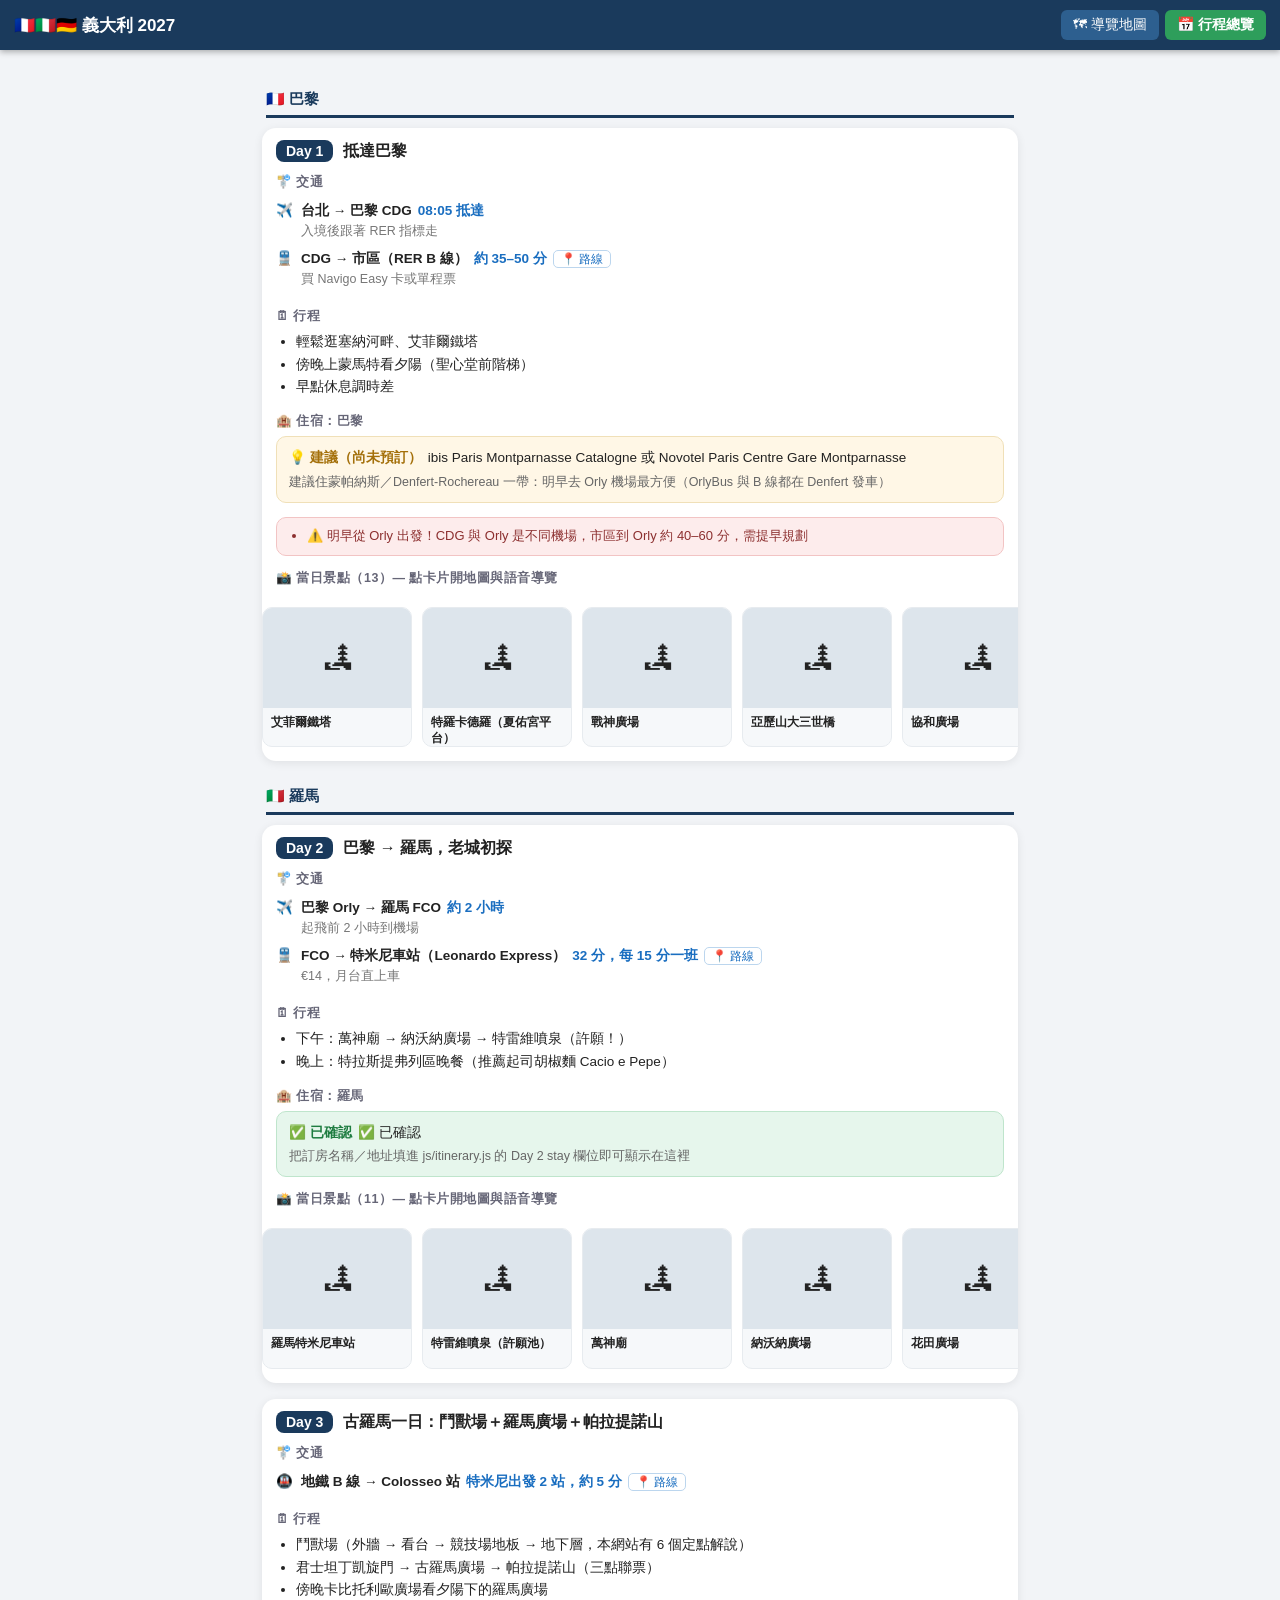
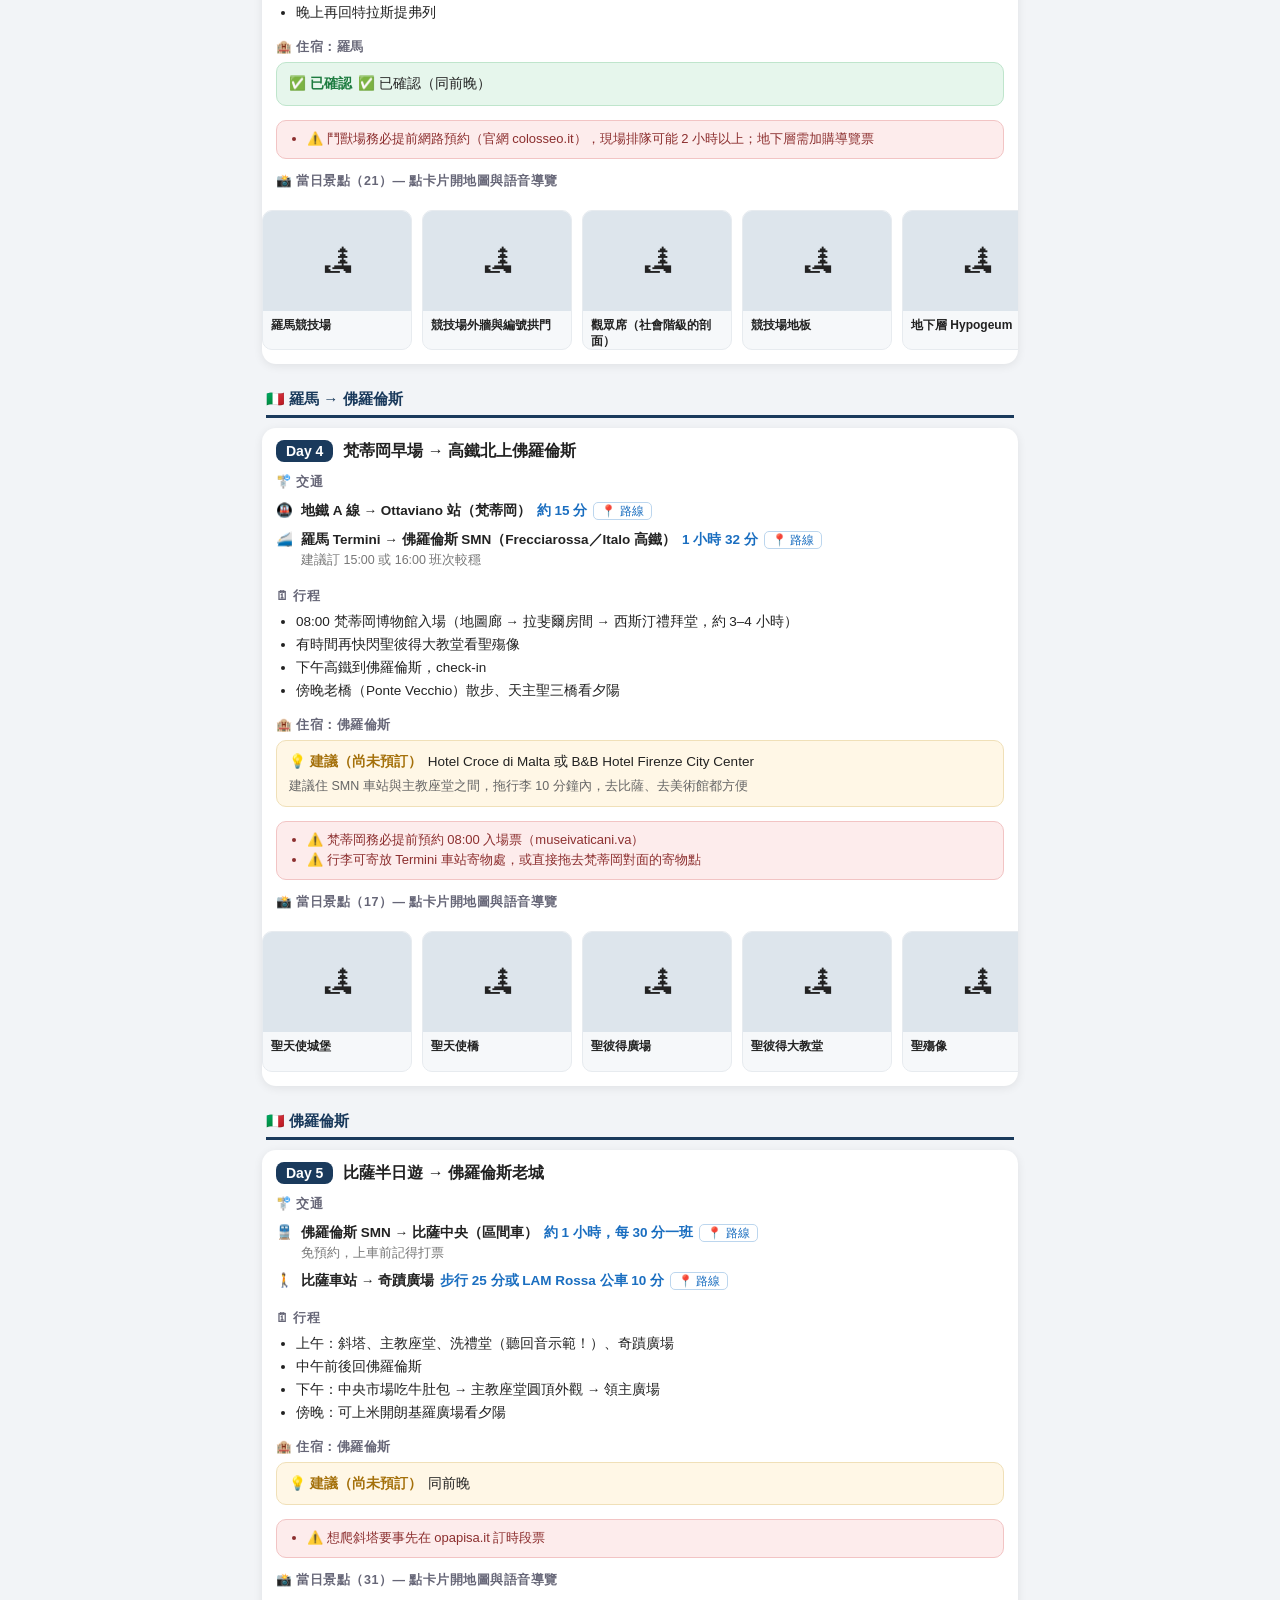
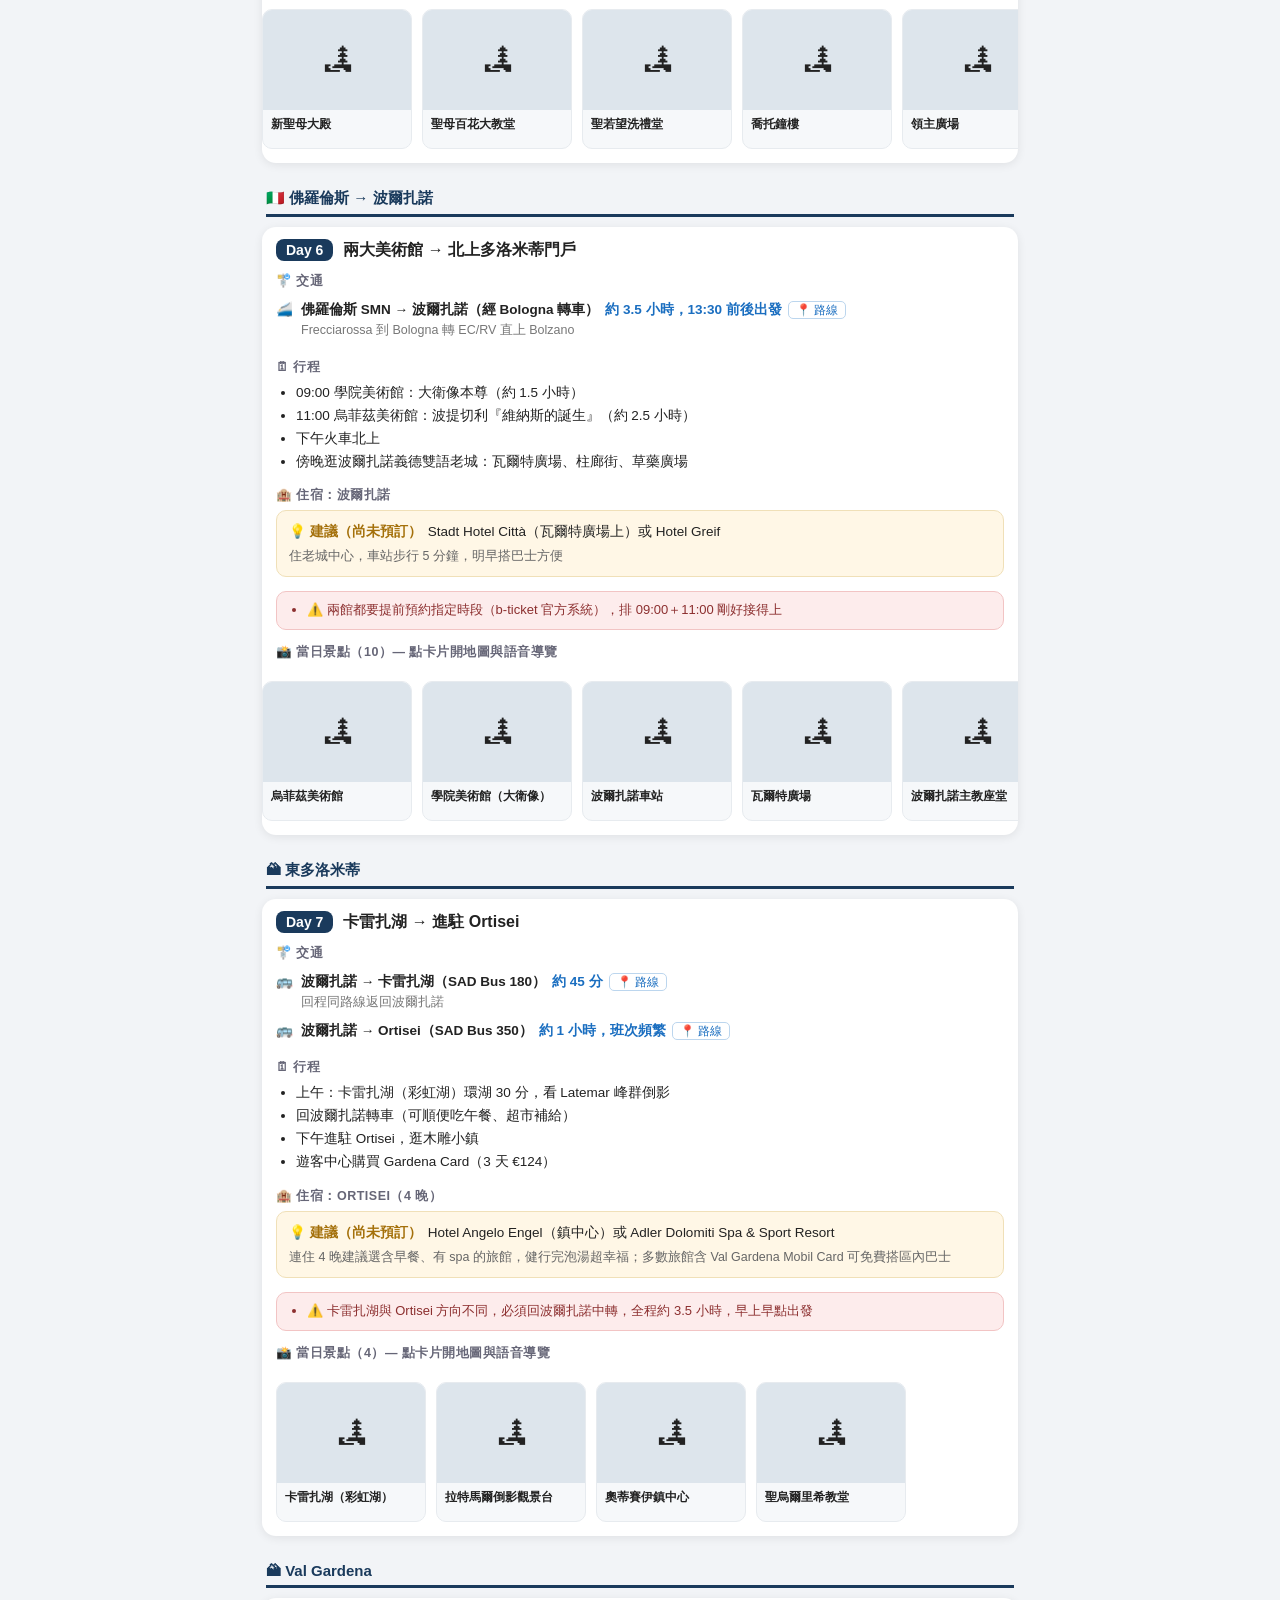
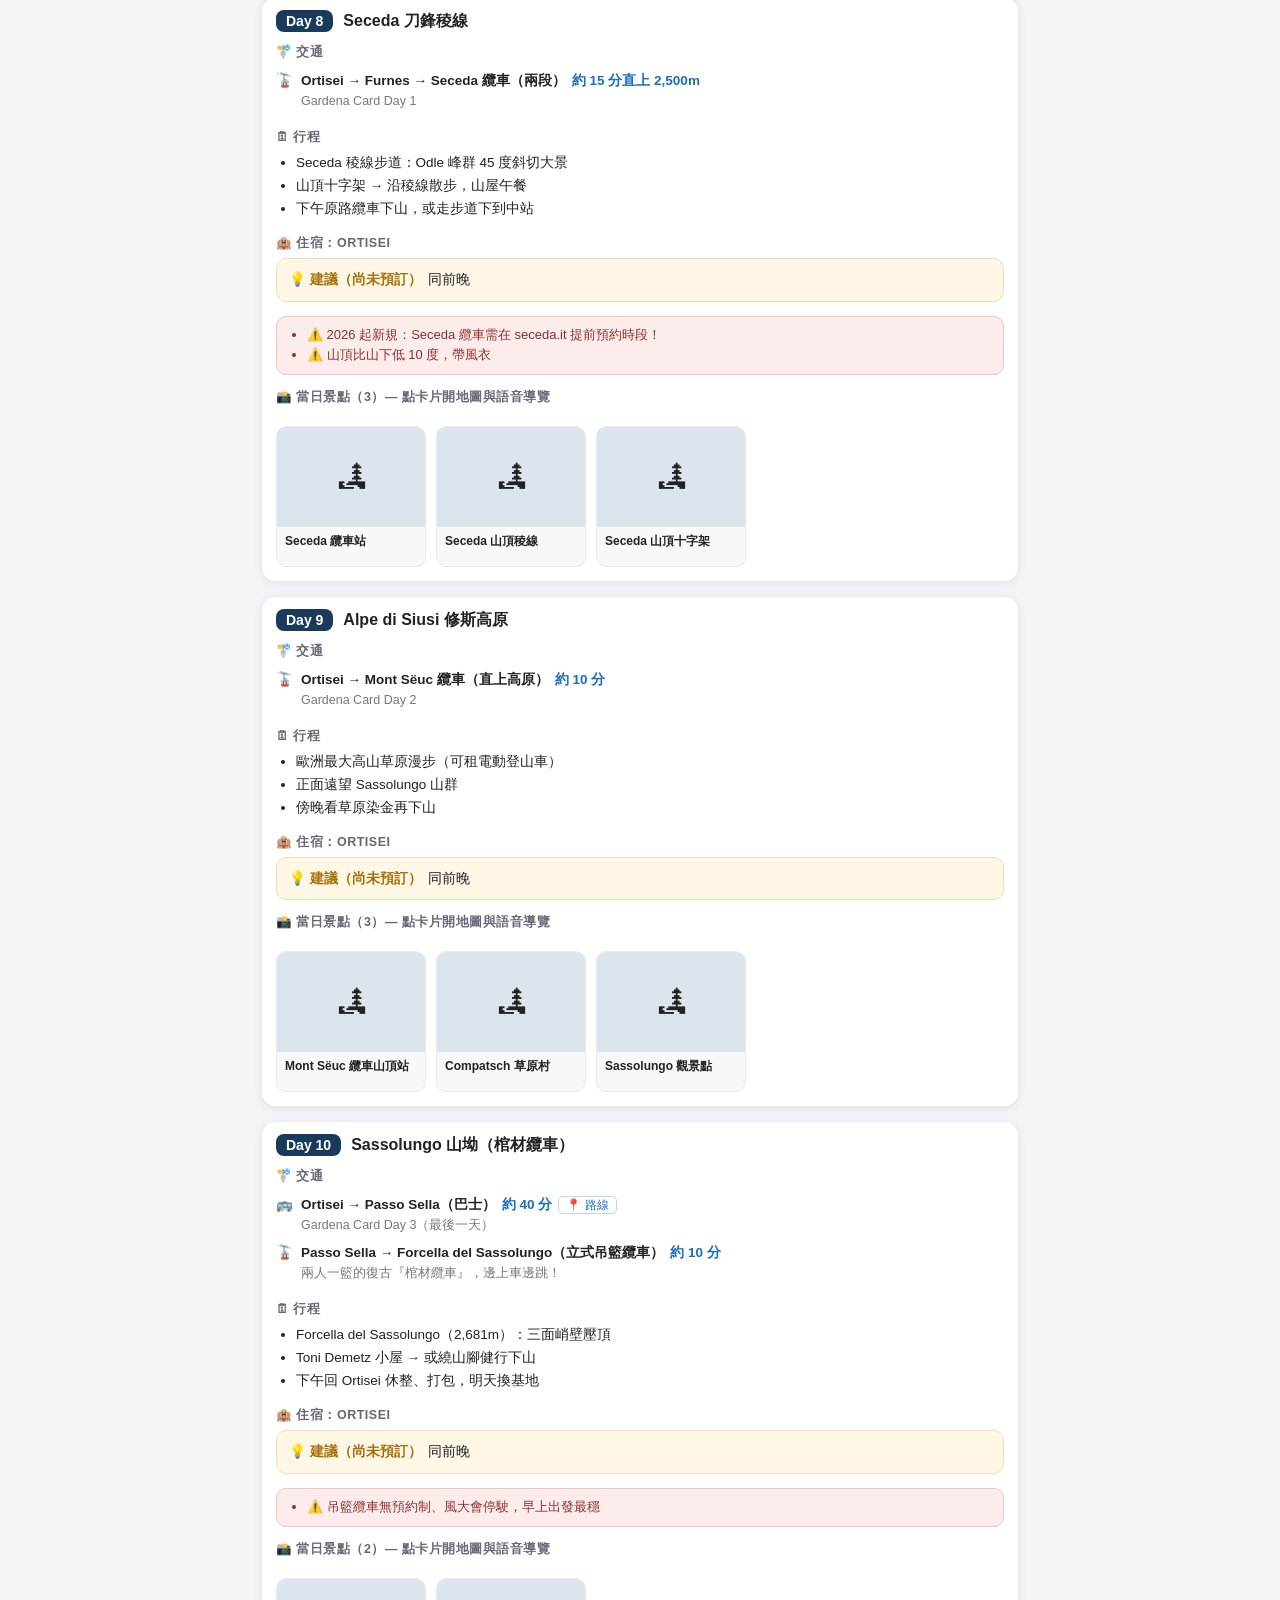
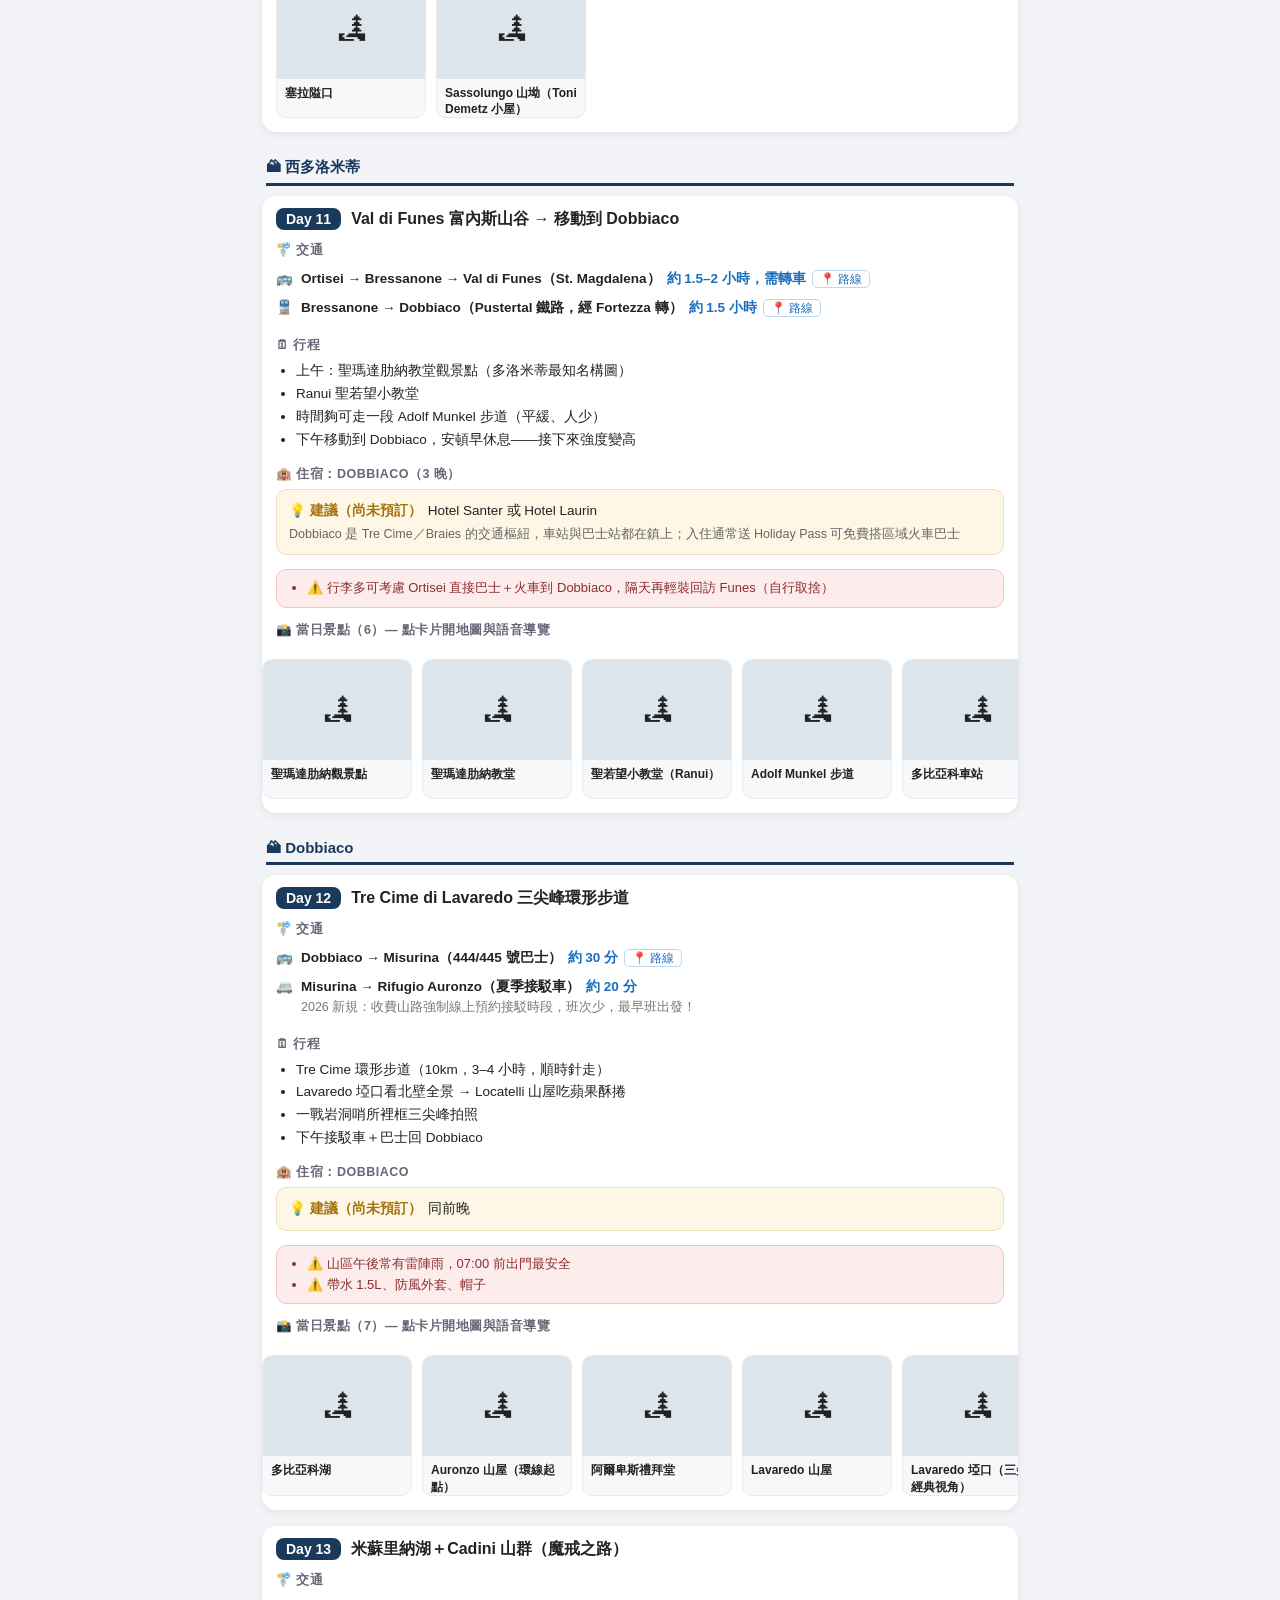
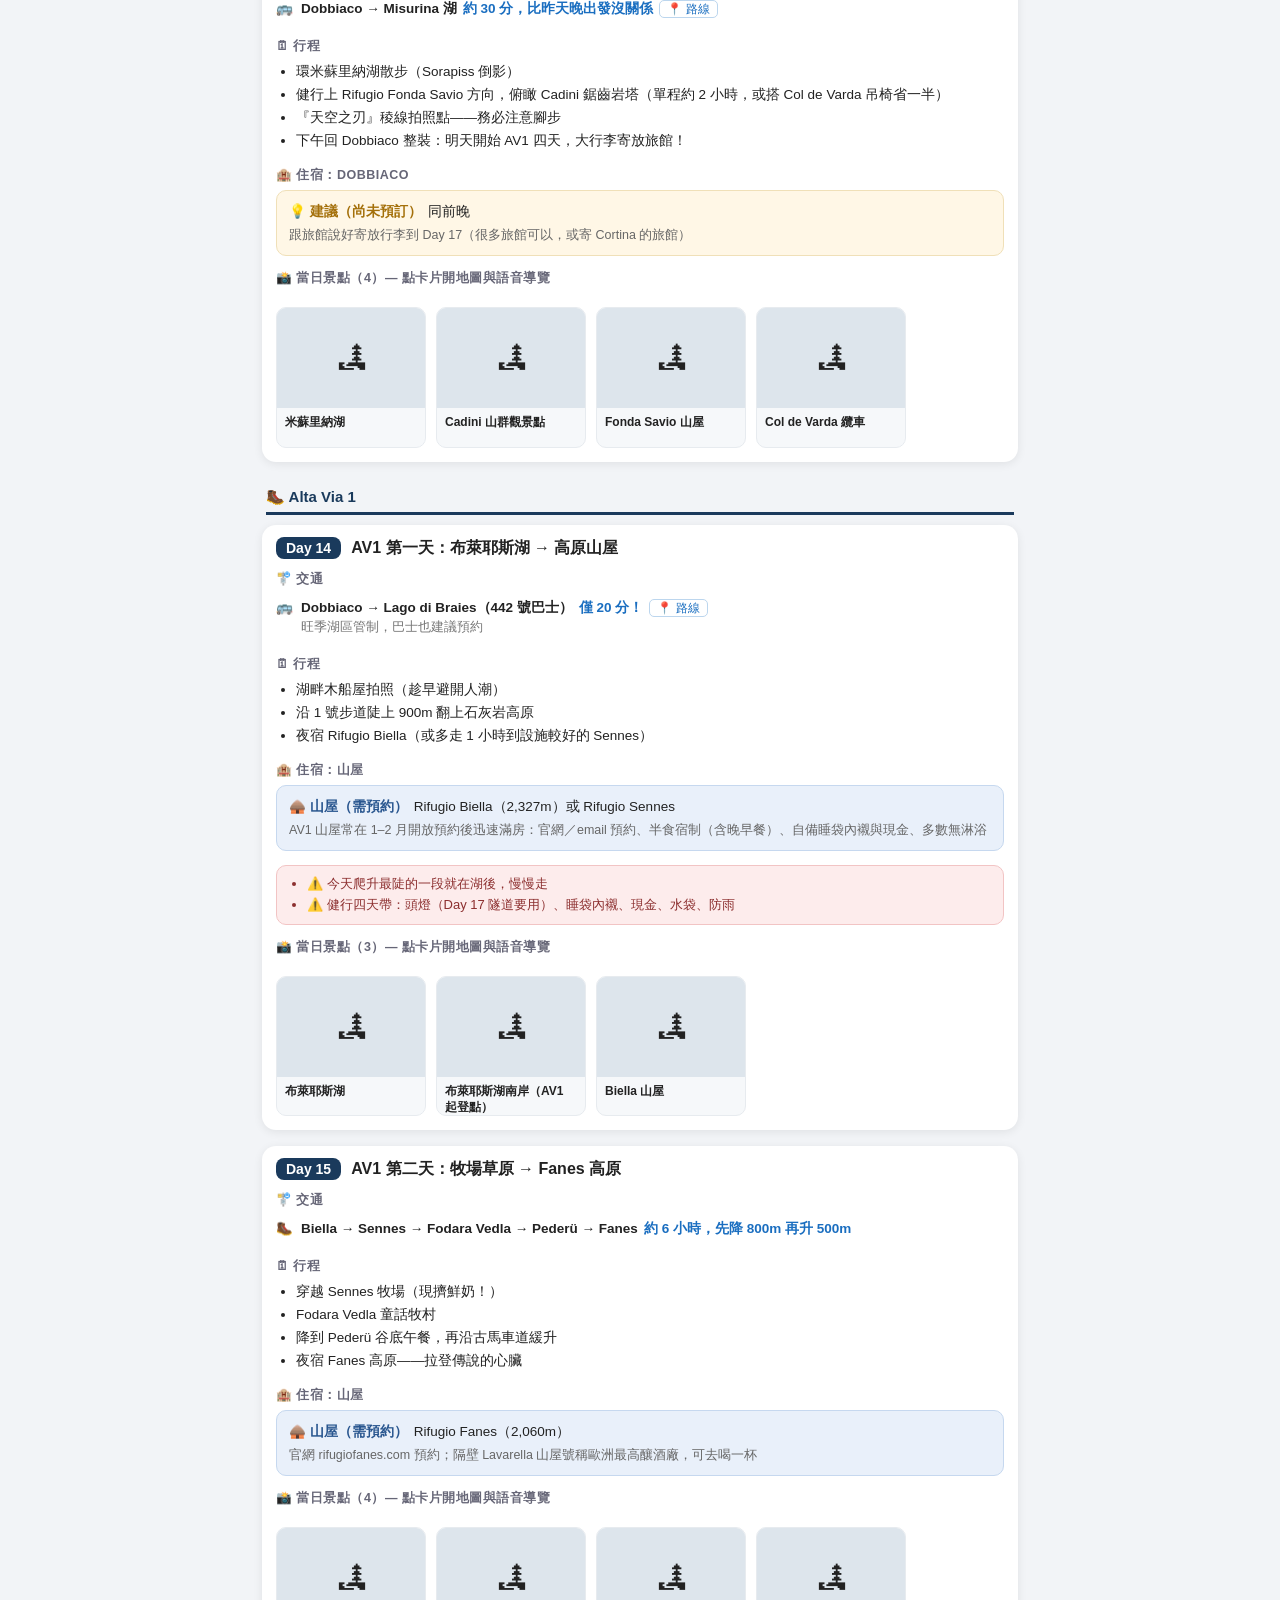
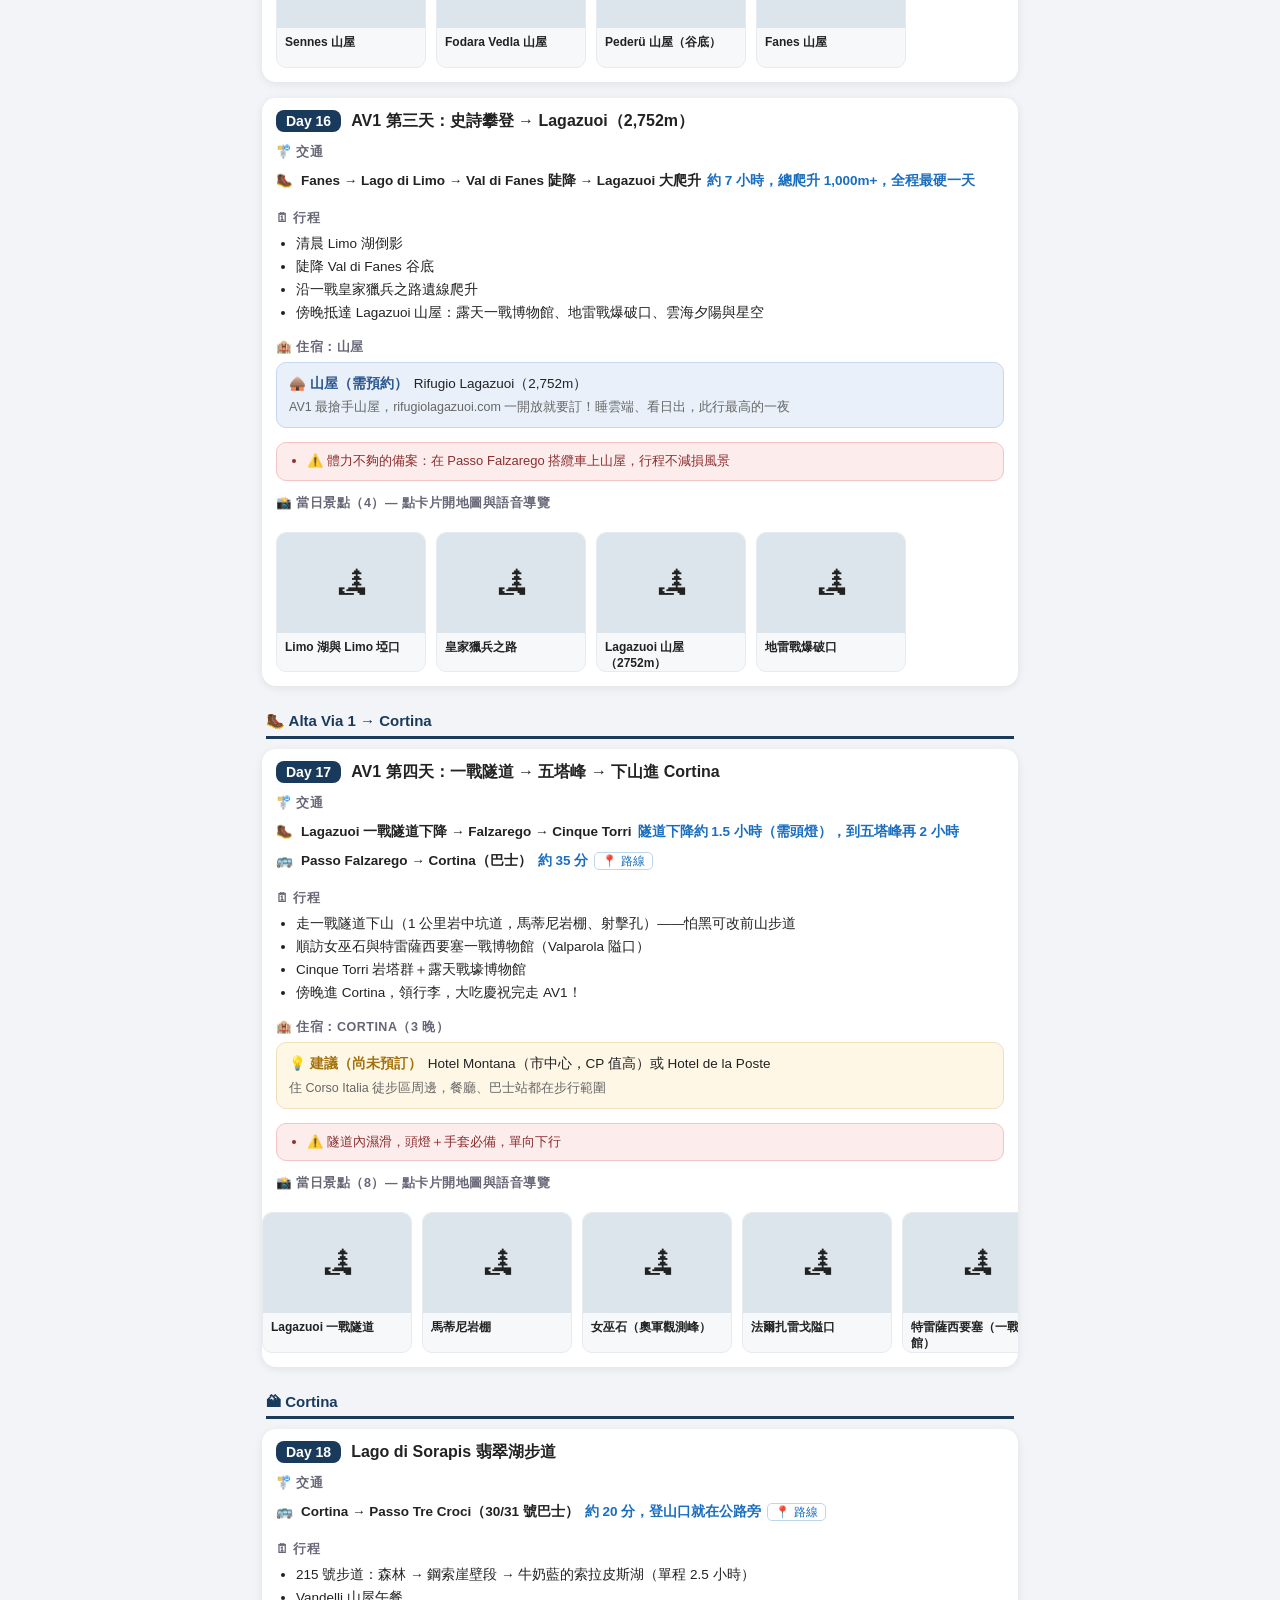
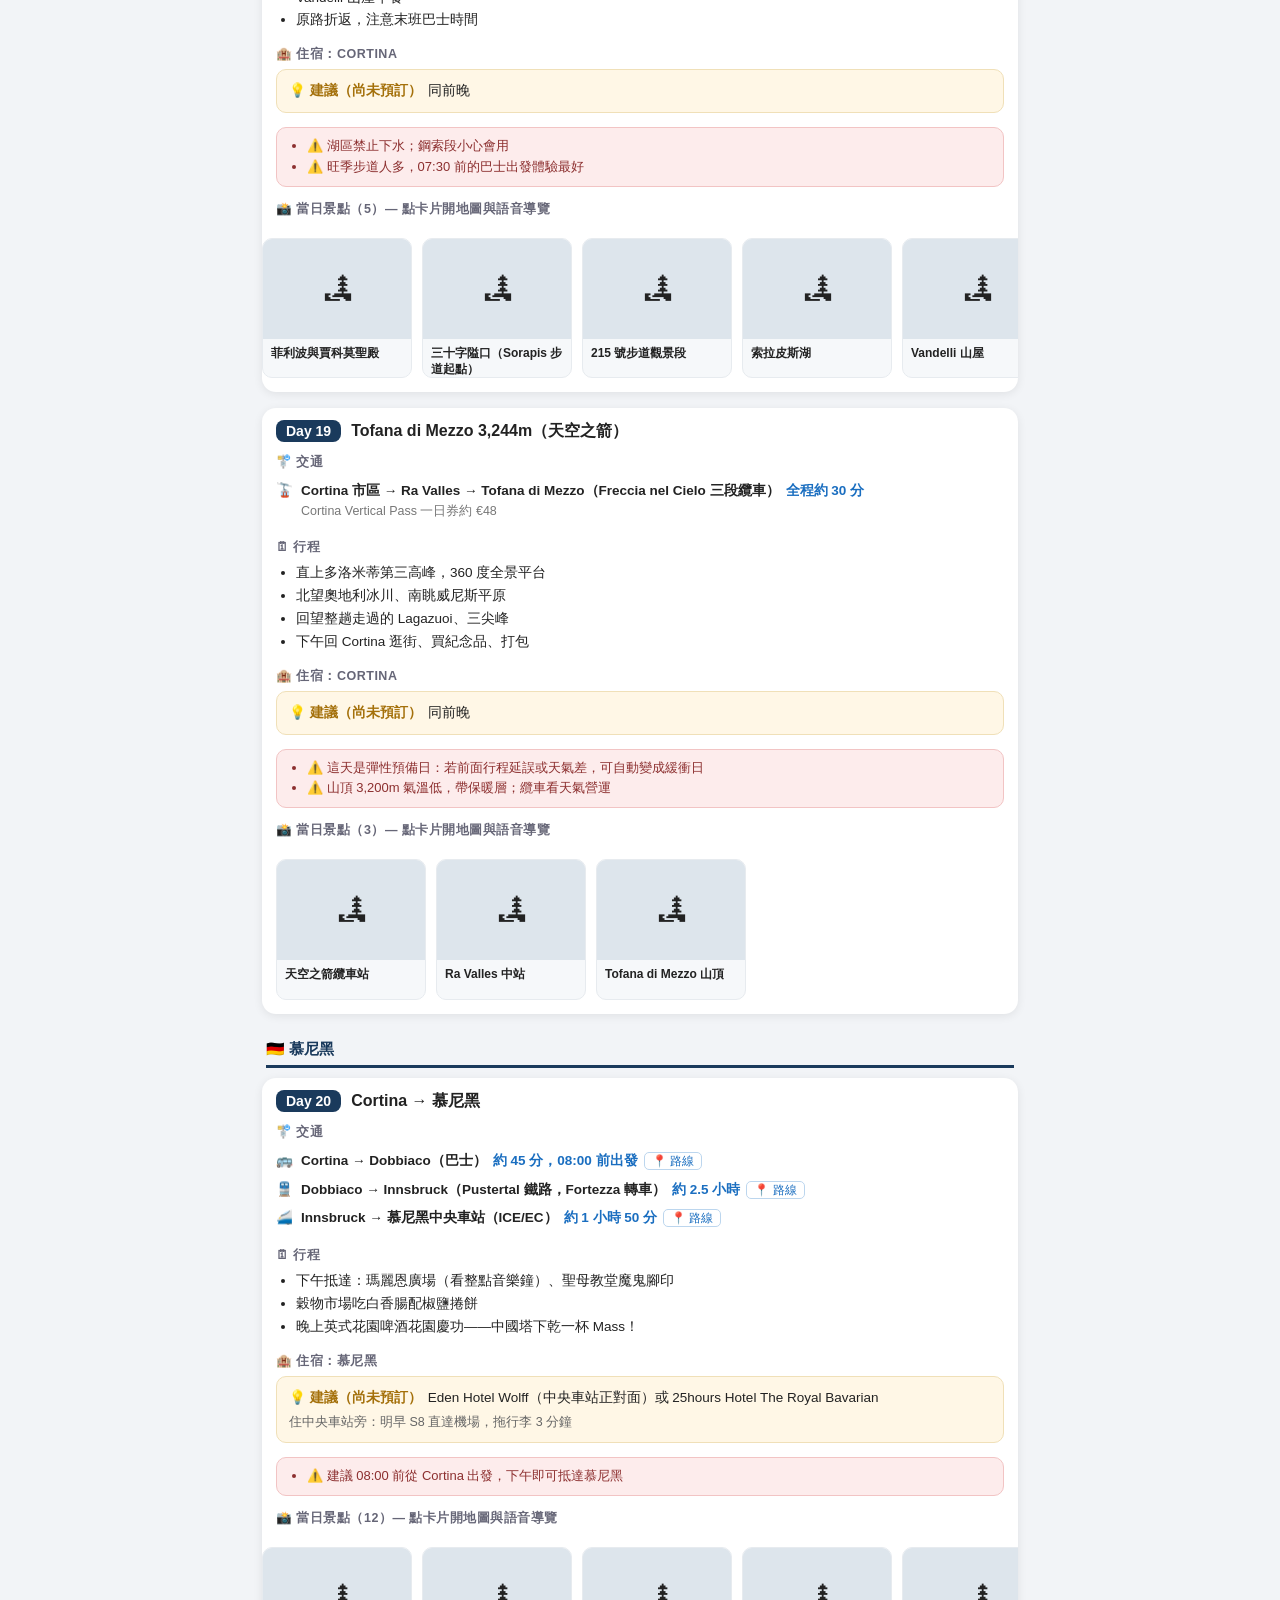
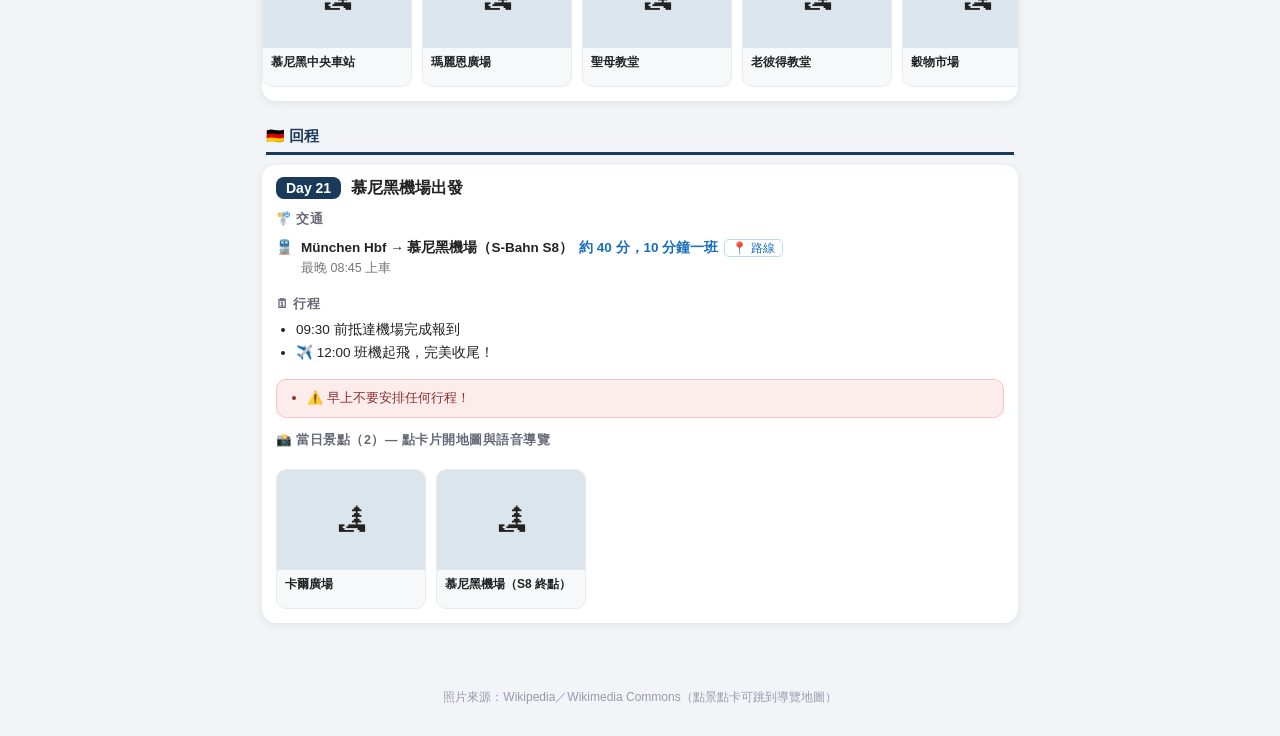
==== itinerary.html @ d815e6ce "Add itinerary tab with transport, lodging and POI photos - New itinerary.html: 21 day cards grouped " ====
<!DOCTYPE html>
<html lang="zh-Hant-TW">
<head>
<meta charset="UTF-8">
<meta name="viewport" content="width=device-width, initial-scale=1.0">
<meta name="theme-color" content="#1a3a5c">
<title>行程總覽 | Italy 2027 Audio Tour</title>
<link rel="stylesheet" href="css/itinerary.css">
</head>
<body>

<header id="topbar">
  <h1>🇫🇷🇮🇹🇩🇪 義大利 2027</h1>
  <nav>
    <a href="index.html">🗺 導覽地圖</a>
    <a href="itinerary.html" class="active">📅 行程總覽</a>
  </nav>
</header>

<main id="days"></main>

<footer id="pagefoot">
  照片來源：Wikipedia／Wikimedia Commons（點景點卡可跳到導覽地圖）
</footer>

<script src="js/pois.js"></script>
<script src="js/itinerary.js"></script>
<script src="js/photos.js"></script>
<script src="js/itinerary-app.js"></script>
</body>
</html>
---- css/itinerary.css ----
* { box-sizing: border-box; margin: 0; padding: 0; }

body {
  font-family: -apple-system, "PingFang TC", "Microsoft JhengHei", "Noto Sans TC", sans-serif;
  background: #f2f4f7;
  color: #222;
}

/* ---------- header ---------- */
#topbar {
  background: #1a3a5c; color: #fff;
  padding: 10px 14px;
  display: flex; justify-content: space-between; align-items: center; flex-wrap: wrap; gap: 8px;
  position: sticky; top: 0; z-index: 100;
  box-shadow: 0 2px 6px rgba(0,0,0,.3);
}
#topbar h1 { font-size: 17px; }
#topbar nav { display: flex; gap: 6px; }
#topbar nav a {
  color: #fff; text-decoration: none; font-size: 14px;
  padding: 6px 12px; border-radius: 6px; background: #2d5f8f;
}
#topbar nav a.active { background: #2e9e5b; font-weight: 700; }

/* ---------- day cards ---------- */
#days { max-width: 780px; margin: 0 auto; padding: 14px 12px 40px; }

.phase-header {
  font-size: 15px; font-weight: 800; color: #1a3a5c;
  margin: 26px 4px 10px; padding-bottom: 6px;
  border-bottom: 3px solid #1a3a5c;
}

.day-card {
  background: #fff; border-radius: 14px;
  box-shadow: 0 2px 10px rgba(0,0,0,.08);
  margin-bottom: 16px; overflow: hidden;
}

.day-head {
  display: flex; align-items: baseline; gap: 10px;
  padding: 12px 14px 8px;
}
.day-num {
  background: #1a3a5c; color: #fff; font-weight: 800;
  border-radius: 8px; padding: 3px 10px; font-size: 14px; white-space: nowrap;
}
.day-title { font-size: 16px; font-weight: 700; }

.day-section { padding: 4px 14px 10px; }
.day-section h4 {
  font-size: 12.5px; color: #667; margin-bottom: 6px;
  text-transform: uppercase; letter-spacing: .04em;
}

/* transport */
.leg {
  display: flex; gap: 8px; align-items: flex-start;
  font-size: 13.5px; line-height: 1.55; padding: 4px 0;
}
.leg .icon { flex: 0 0 auto; }
.leg .body { flex: 1; }
.leg .route { font-weight: 600; }
.leg .time { color: #1a6ec0; font-weight: 600; white-space: nowrap; margin-left: 6px; }
.leg .note { color: #777; font-size: 12.5px; }
.leg a.gmap {
  font-size: 12px; color: #1a6ec0; text-decoration: none;
  border: 1px solid #bcd6ee; border-radius: 5px; padding: 1px 7px; margin-left: 6px; white-space: nowrap;
}

/* plan bullets */
.plan li { font-size: 13.5px; line-height: 1.7; margin-left: 20px; }

/* stay */
.stay {
  border-radius: 10px; padding: 10px 12px; font-size: 13.5px; line-height: 1.6;
}
.stay.confirmed { background: #e6f6ec; border: 1px solid #bfe5cc; }
.stay.suggested { background: #fff7e6; border: 1px solid #f0e0b8; }
.stay.hut { background: #e9f0fa; border: 1px solid #c6d8ef; }
.stay .tag { font-weight: 800; margin-right: 6px; }
.stay.confirmed .tag { color: #1e7c40; }
.stay.suggested .tag { color: #a4700a; }
.stay.hut .tag { color: #29568f; }
.stay .note { color: #666; font-size: 12.5px; display: block; margin-top: 3px; }

/* warnings */
.warn-box {
  background: #fdecec; border: 1px solid #f2c4c4; border-radius: 10px;
  padding: 8px 12px; font-size: 13px; line-height: 1.6; color: #8c2f2f;
}
.warn-box li { margin-left: 18px; }

/* photo strip */
.photos {
  display: flex; gap: 10px; overflow-x: auto;
  padding: 4px 14px 14px; scroll-snap-type: x proximity;
}
.photo-card {
  flex: 0 0 150px; scroll-snap-align: start;
  text-decoration: none; color: inherit;
  background: #f6f8fa; border-radius: 10px; overflow: hidden;
  border: 1px solid #e7ebef;
}
.photo-card .ph {
  width: 150px; height: 100px; background: #dde5ec;
  display: flex; align-items: center; justify-content: center;
  font-size: 30px; overflow: hidden;
}
.photo-card .ph img { width: 100%; height: 100%; object-fit: cover; display: block; }
.photo-card .cap {
  font-size: 12px; font-weight: 600; line-height: 1.35;
  padding: 6px 8px; height: 3.2em; overflow: hidden;
}

#pagefoot {
  text-align: center; color: #99a; font-size: 12px; padding: 10px 0 30px;
}

@media (prefers-color-scheme: dark) {
  body { background: #14181d; color: #e6e6e6; }
  .day-card { background: #1e242b; box-shadow: 0 2px 10px rgba(0,0,0,.4); }
  .day-section h4 { color: #9ab; }
  .photo-card { background: #232a32; border-color: #2e3740; }
  .photo-card .ph { background: #2b333c; }
  .stay.confirmed { background: #12301d; border-color: #1e5233; }
  .stay.suggested { background: #33290f; border-color: #5c4a1a; }
  .stay.hut { background: #16243a; border-color: #29456e; }
  .stay .note { color: #aab; }
  .warn-box { background: #3a1a1a; border-color: #5e2b2b; color: #f0b9b9; }
  .leg .note { color: #99a; }
}
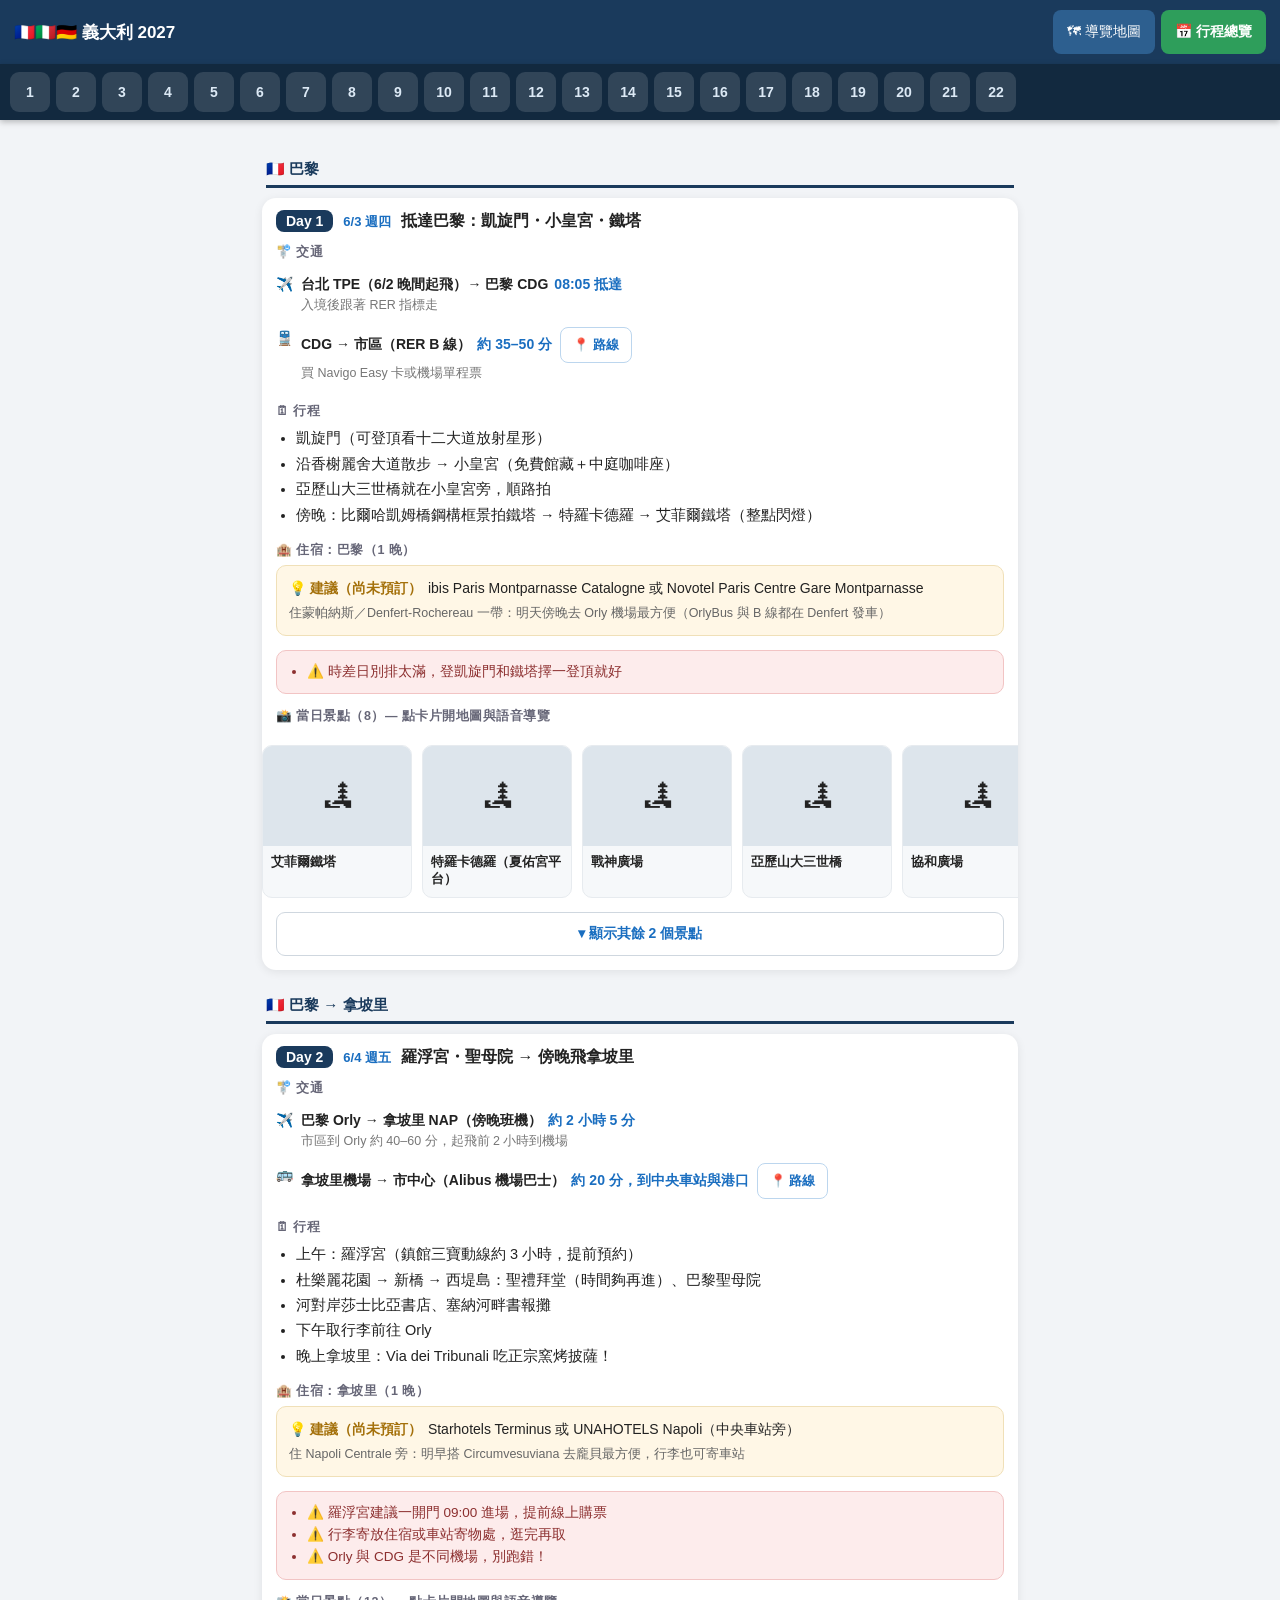
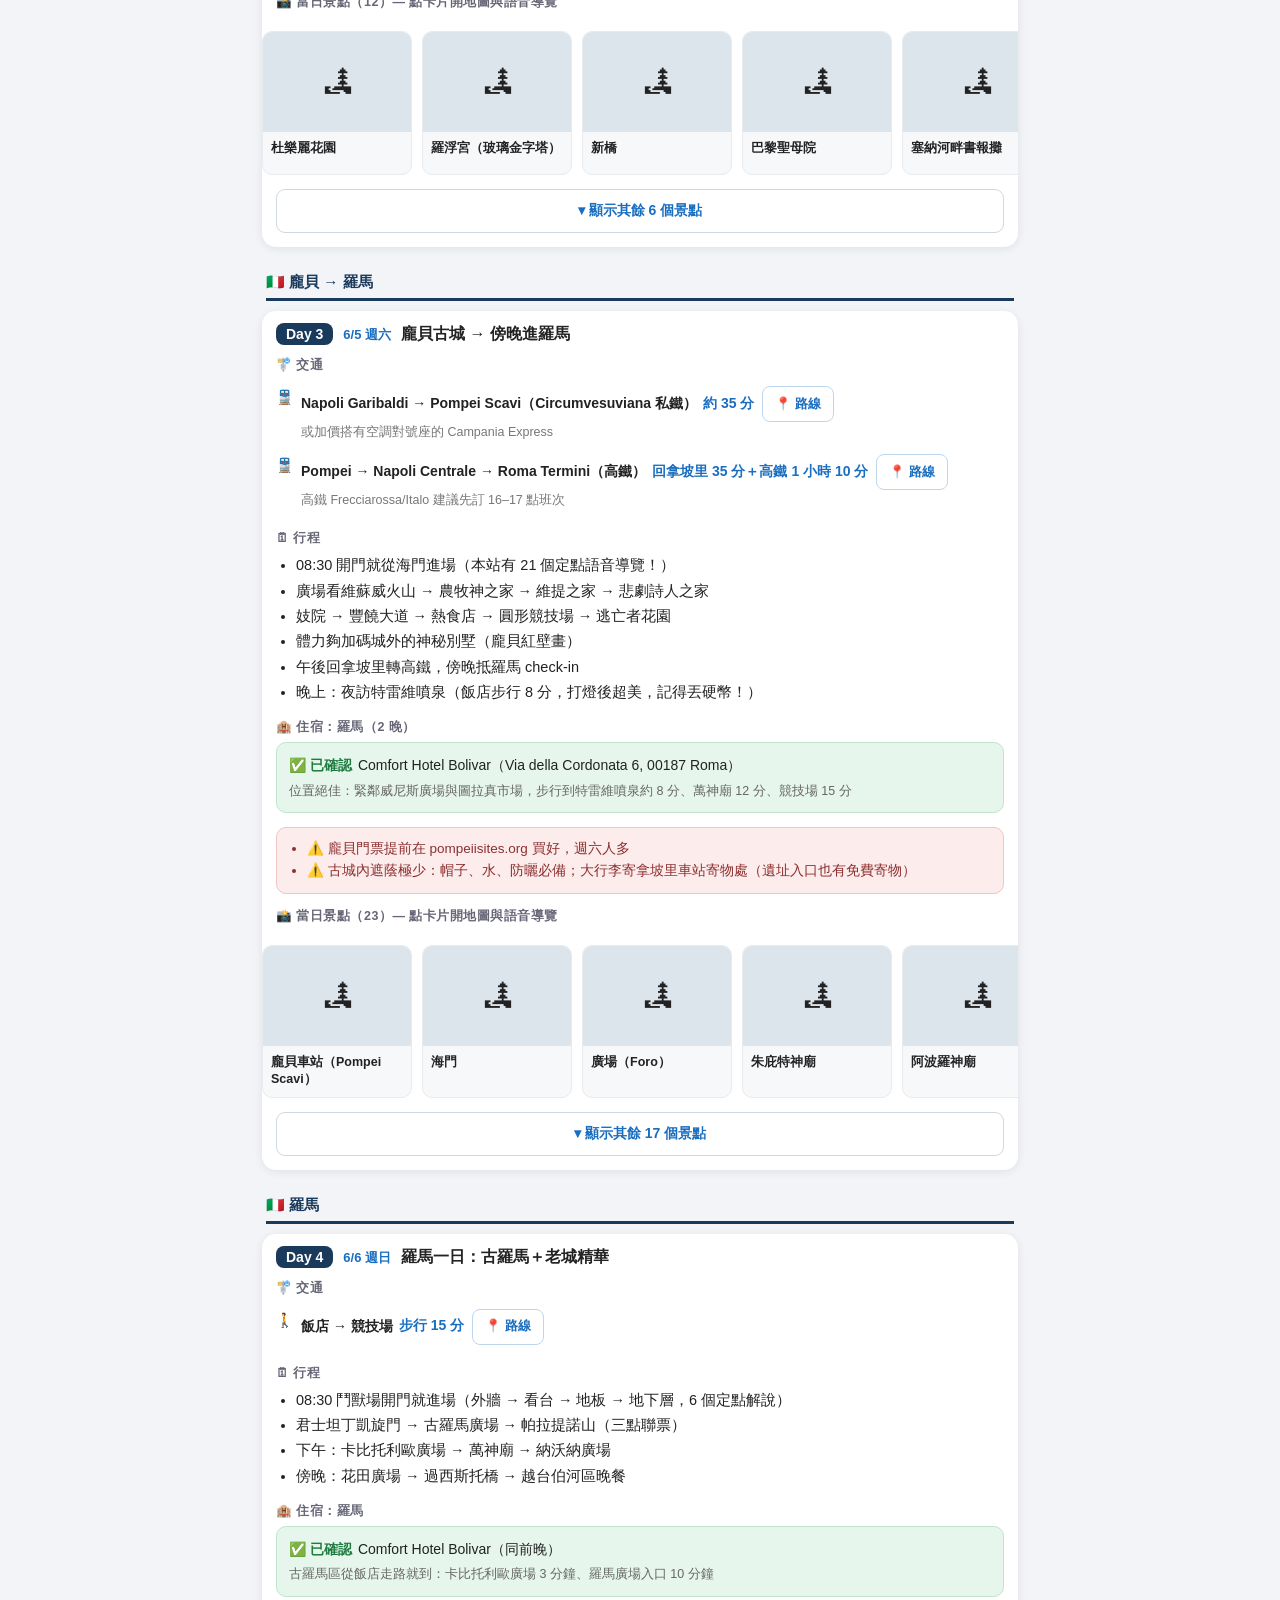
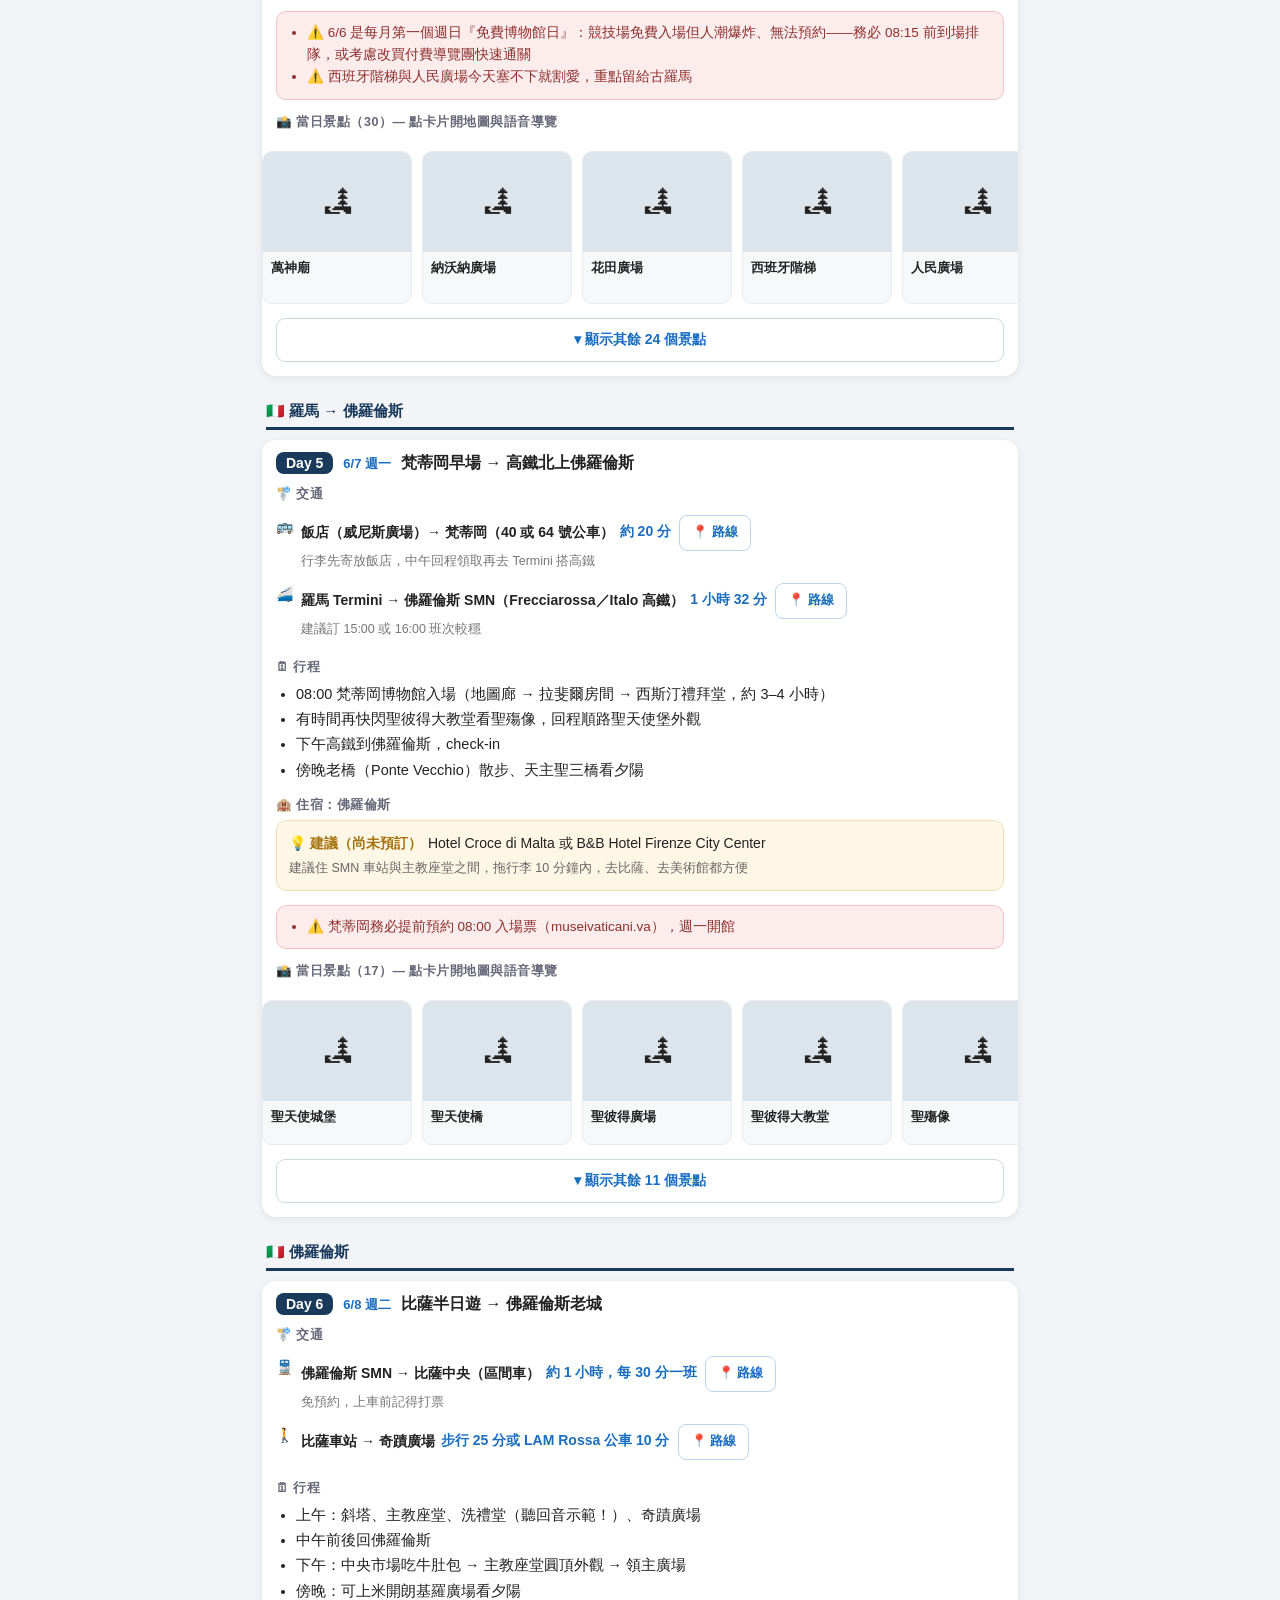
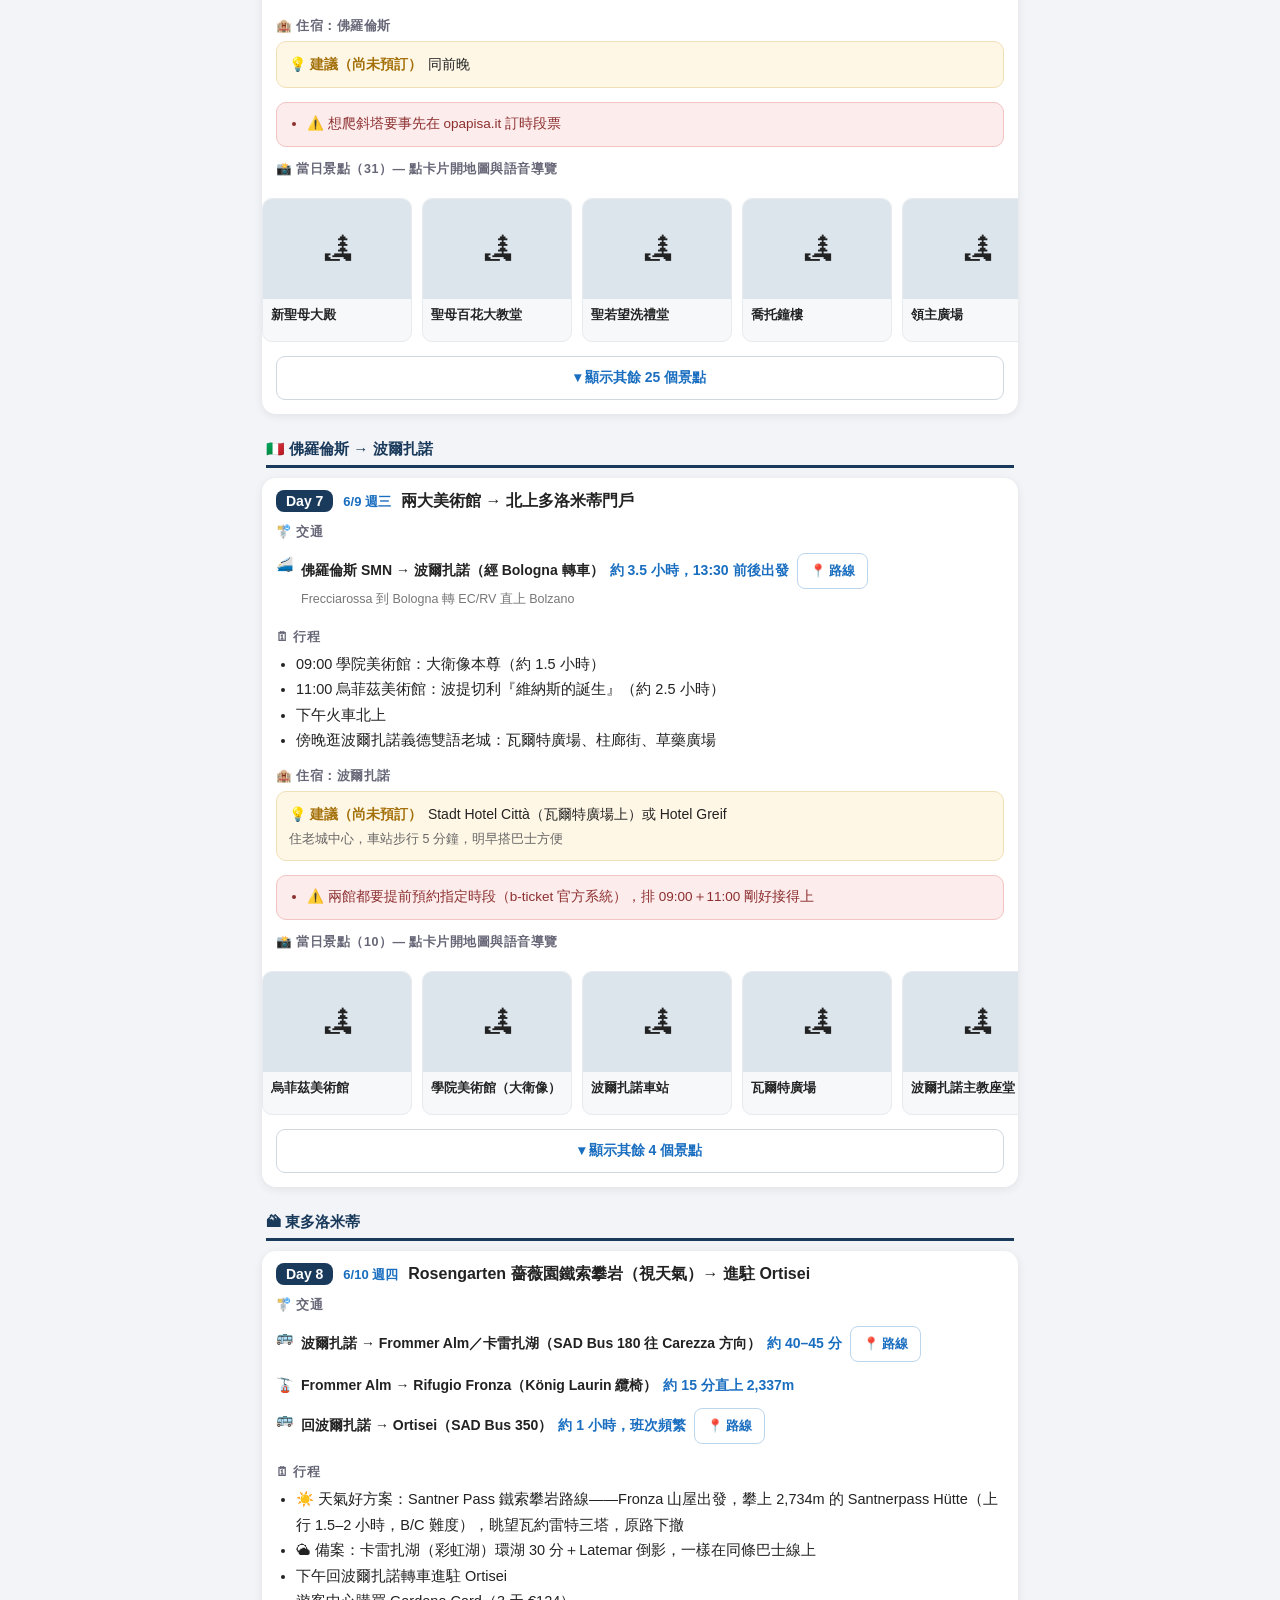
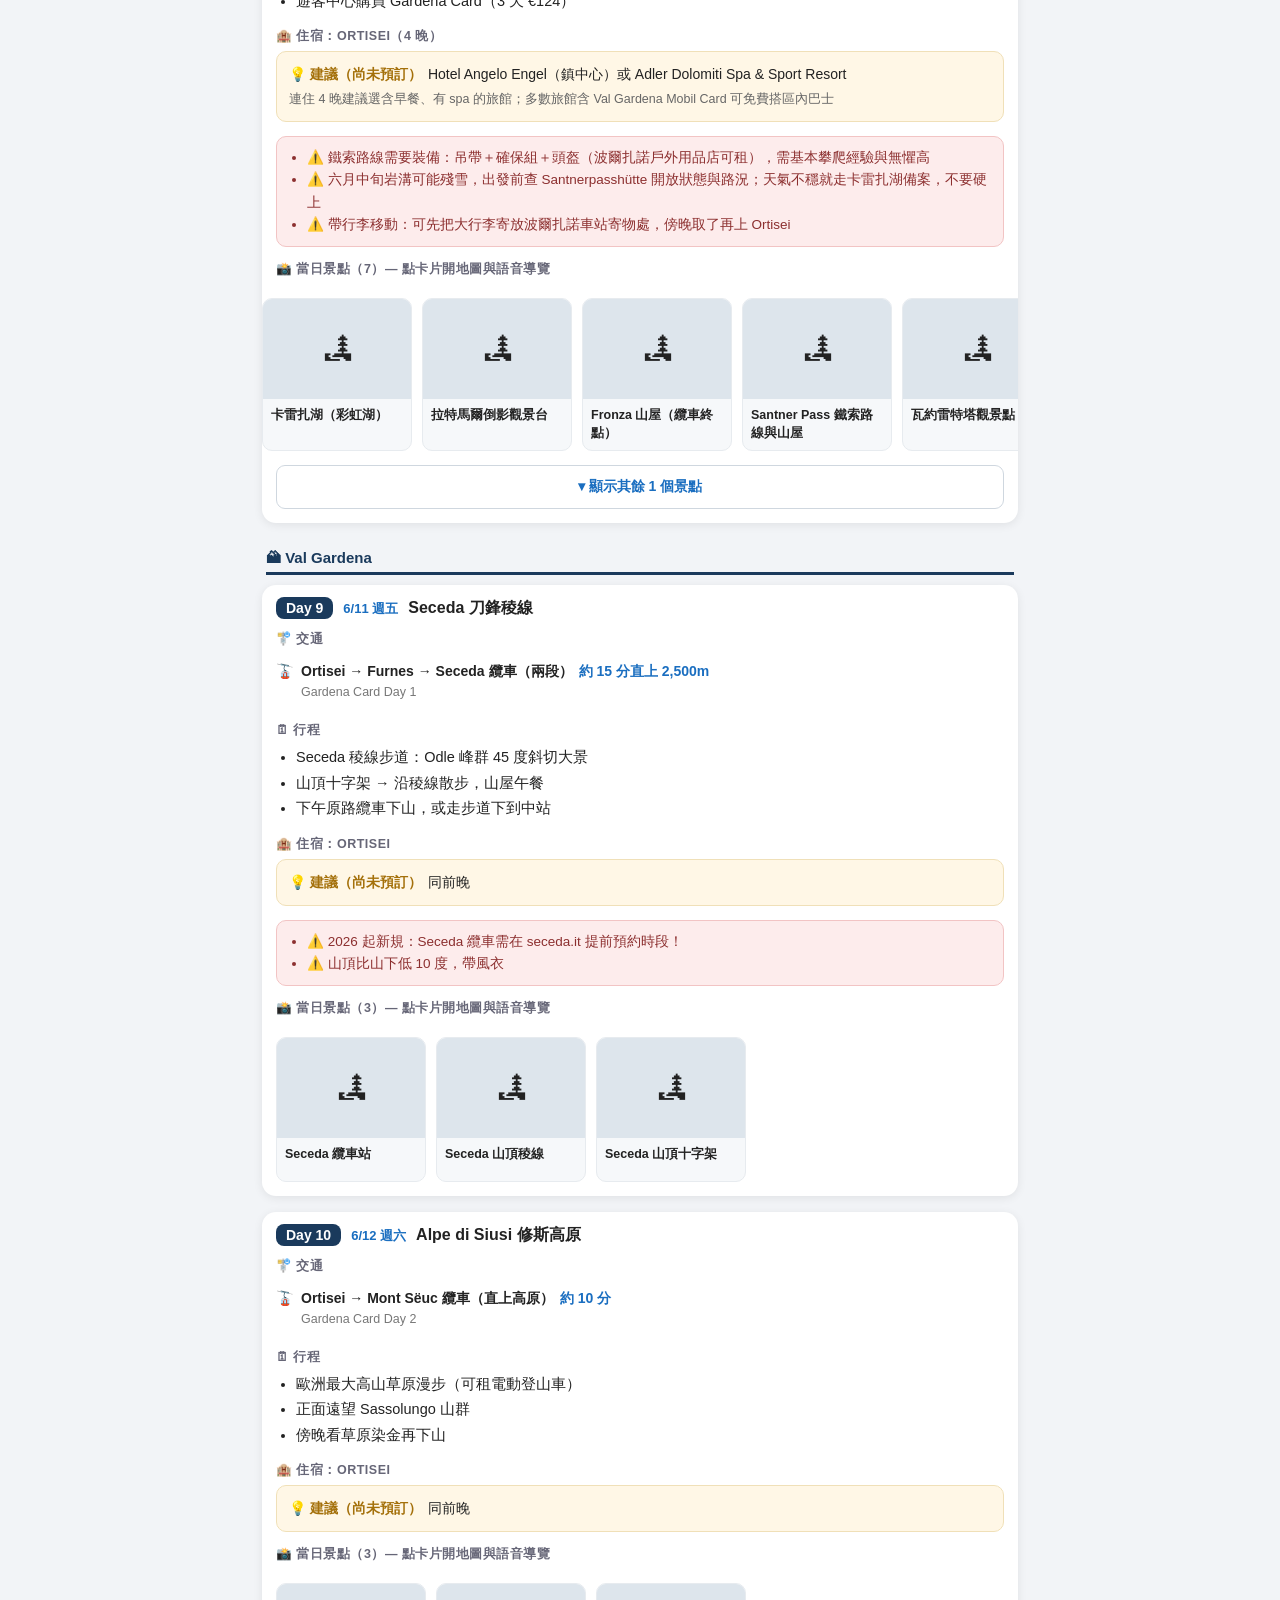
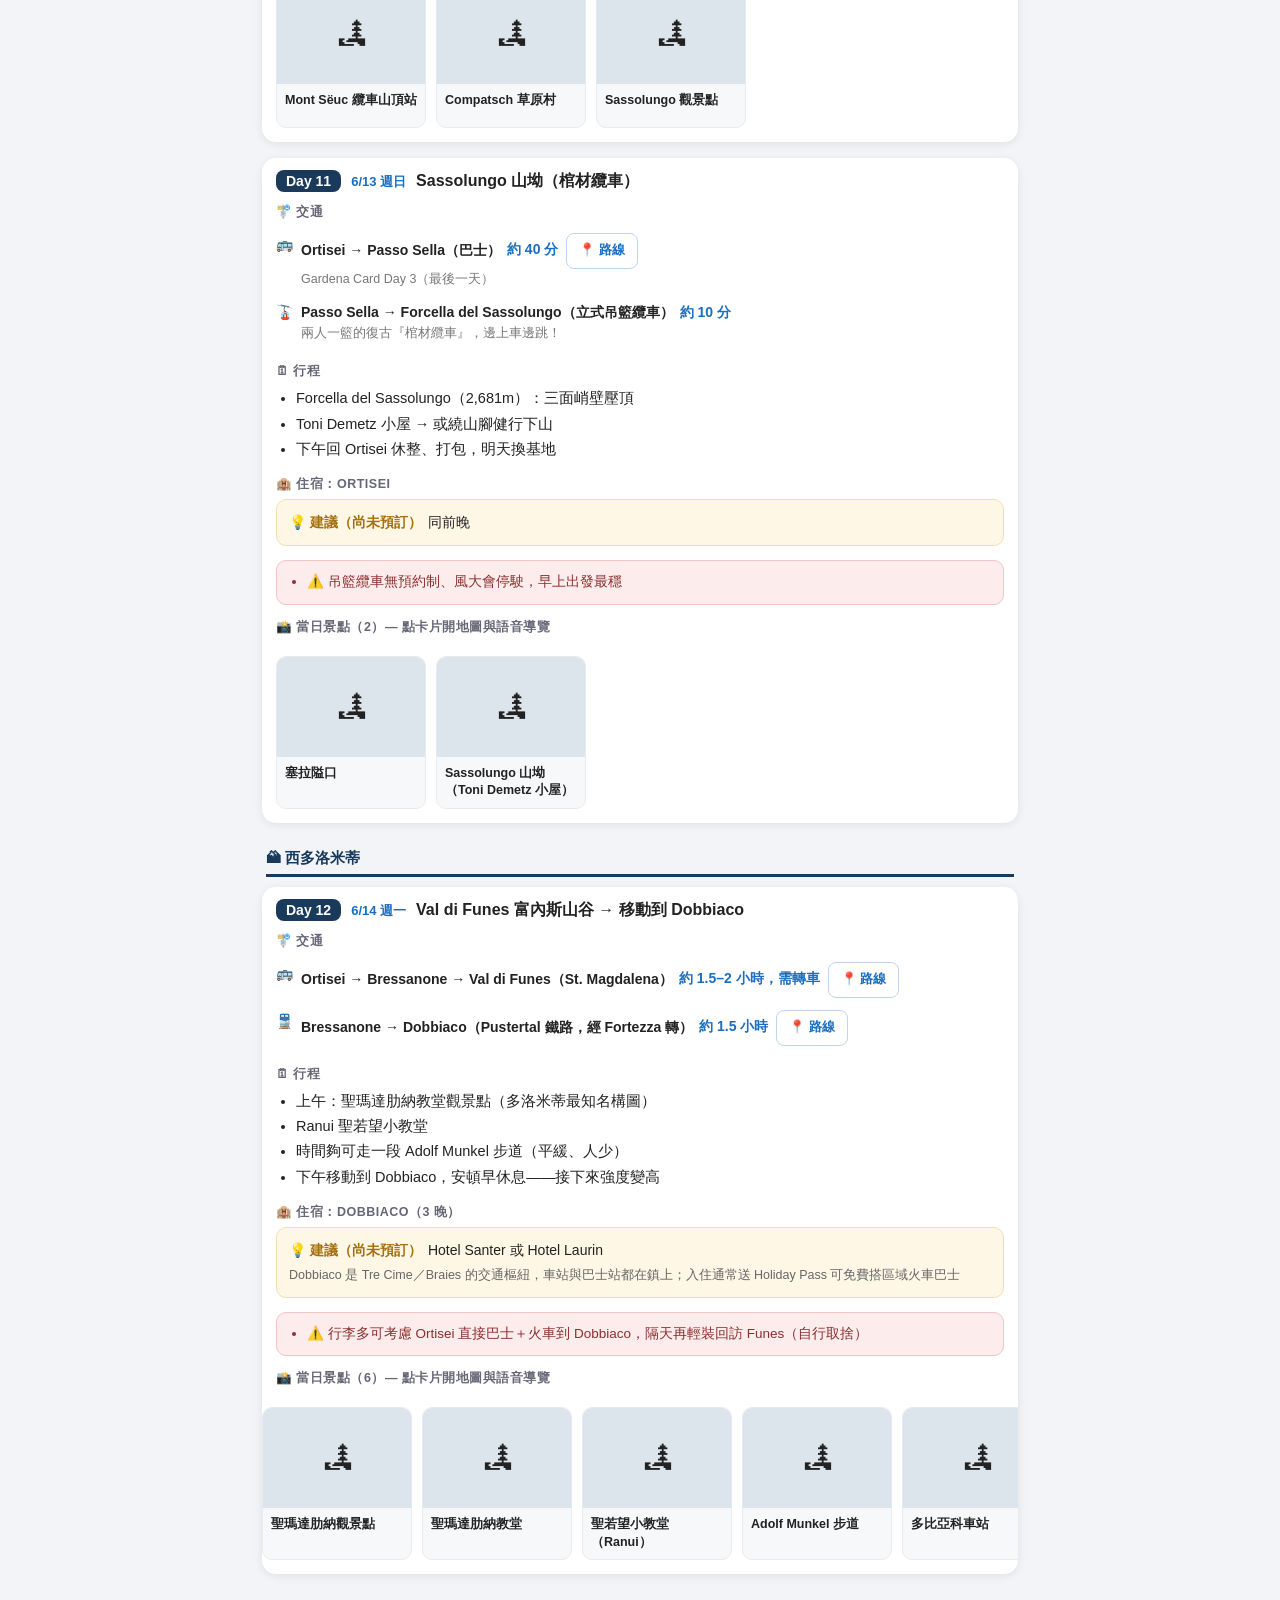
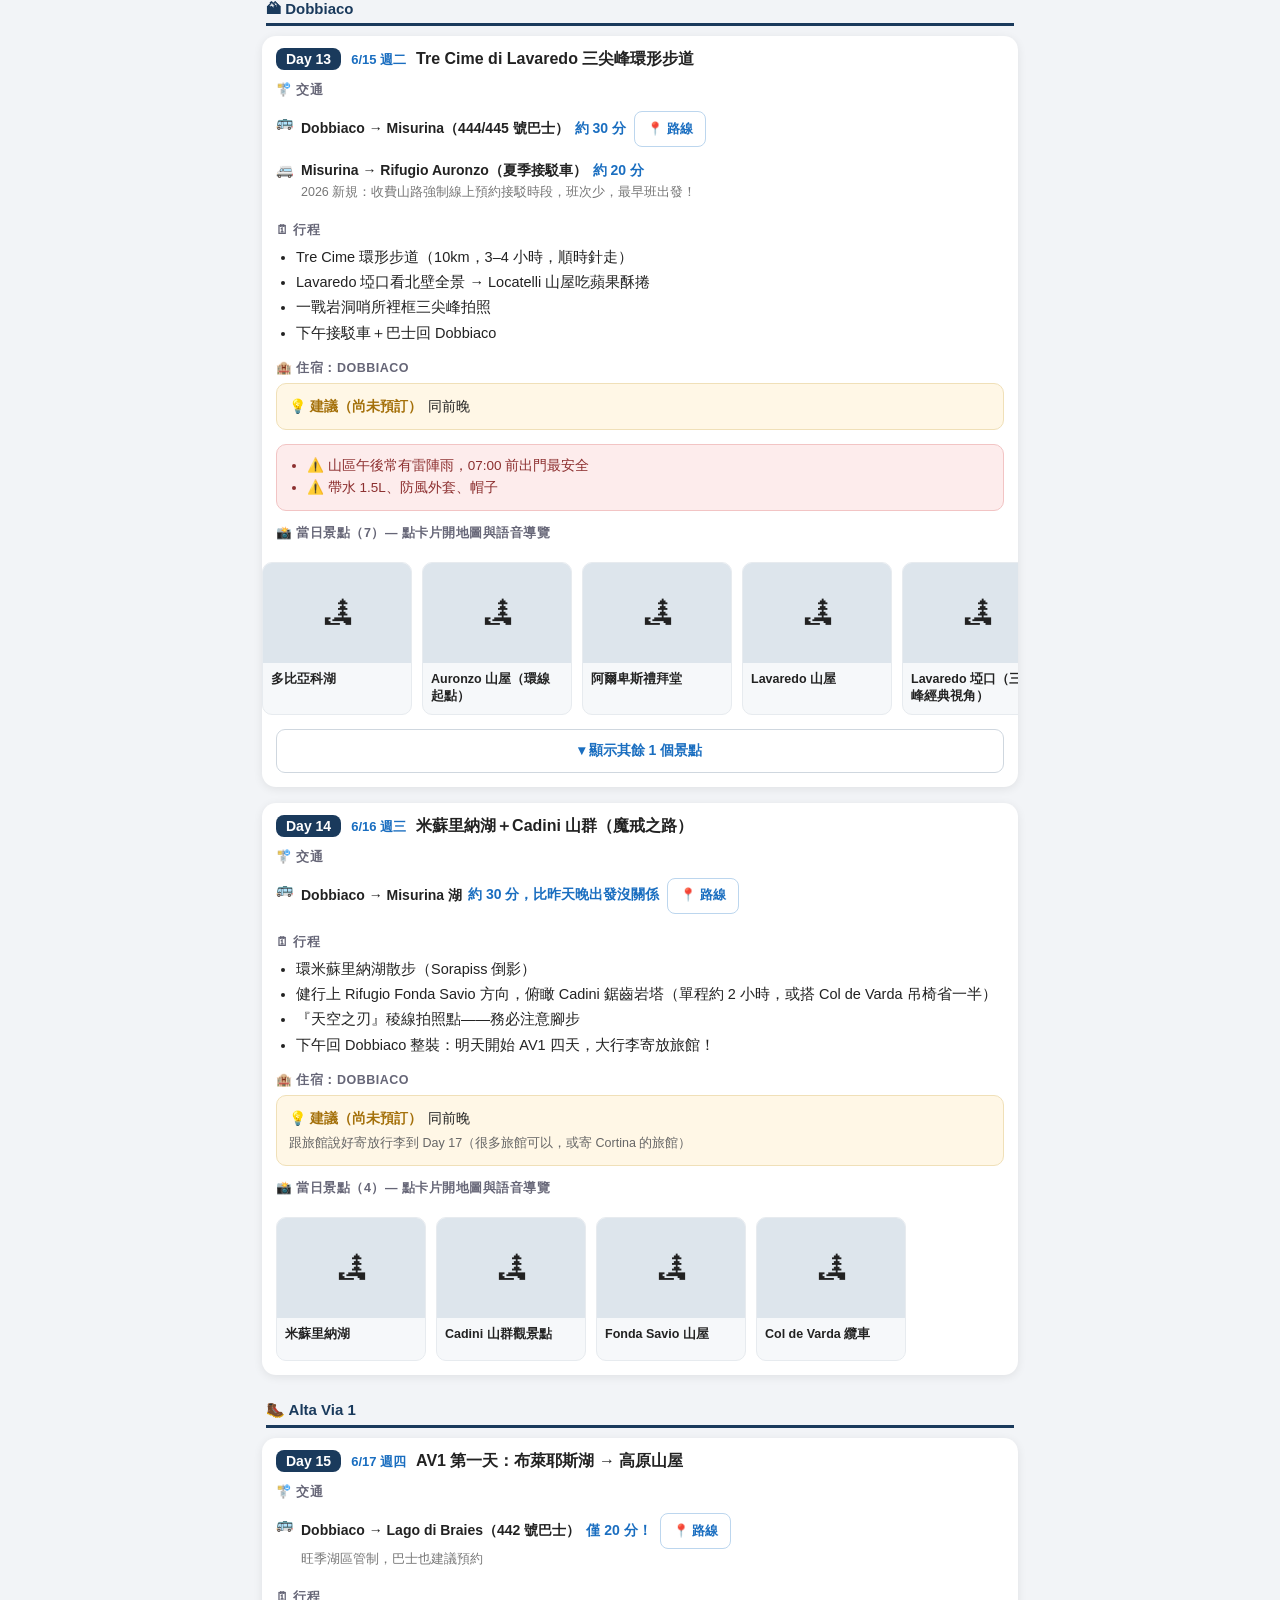
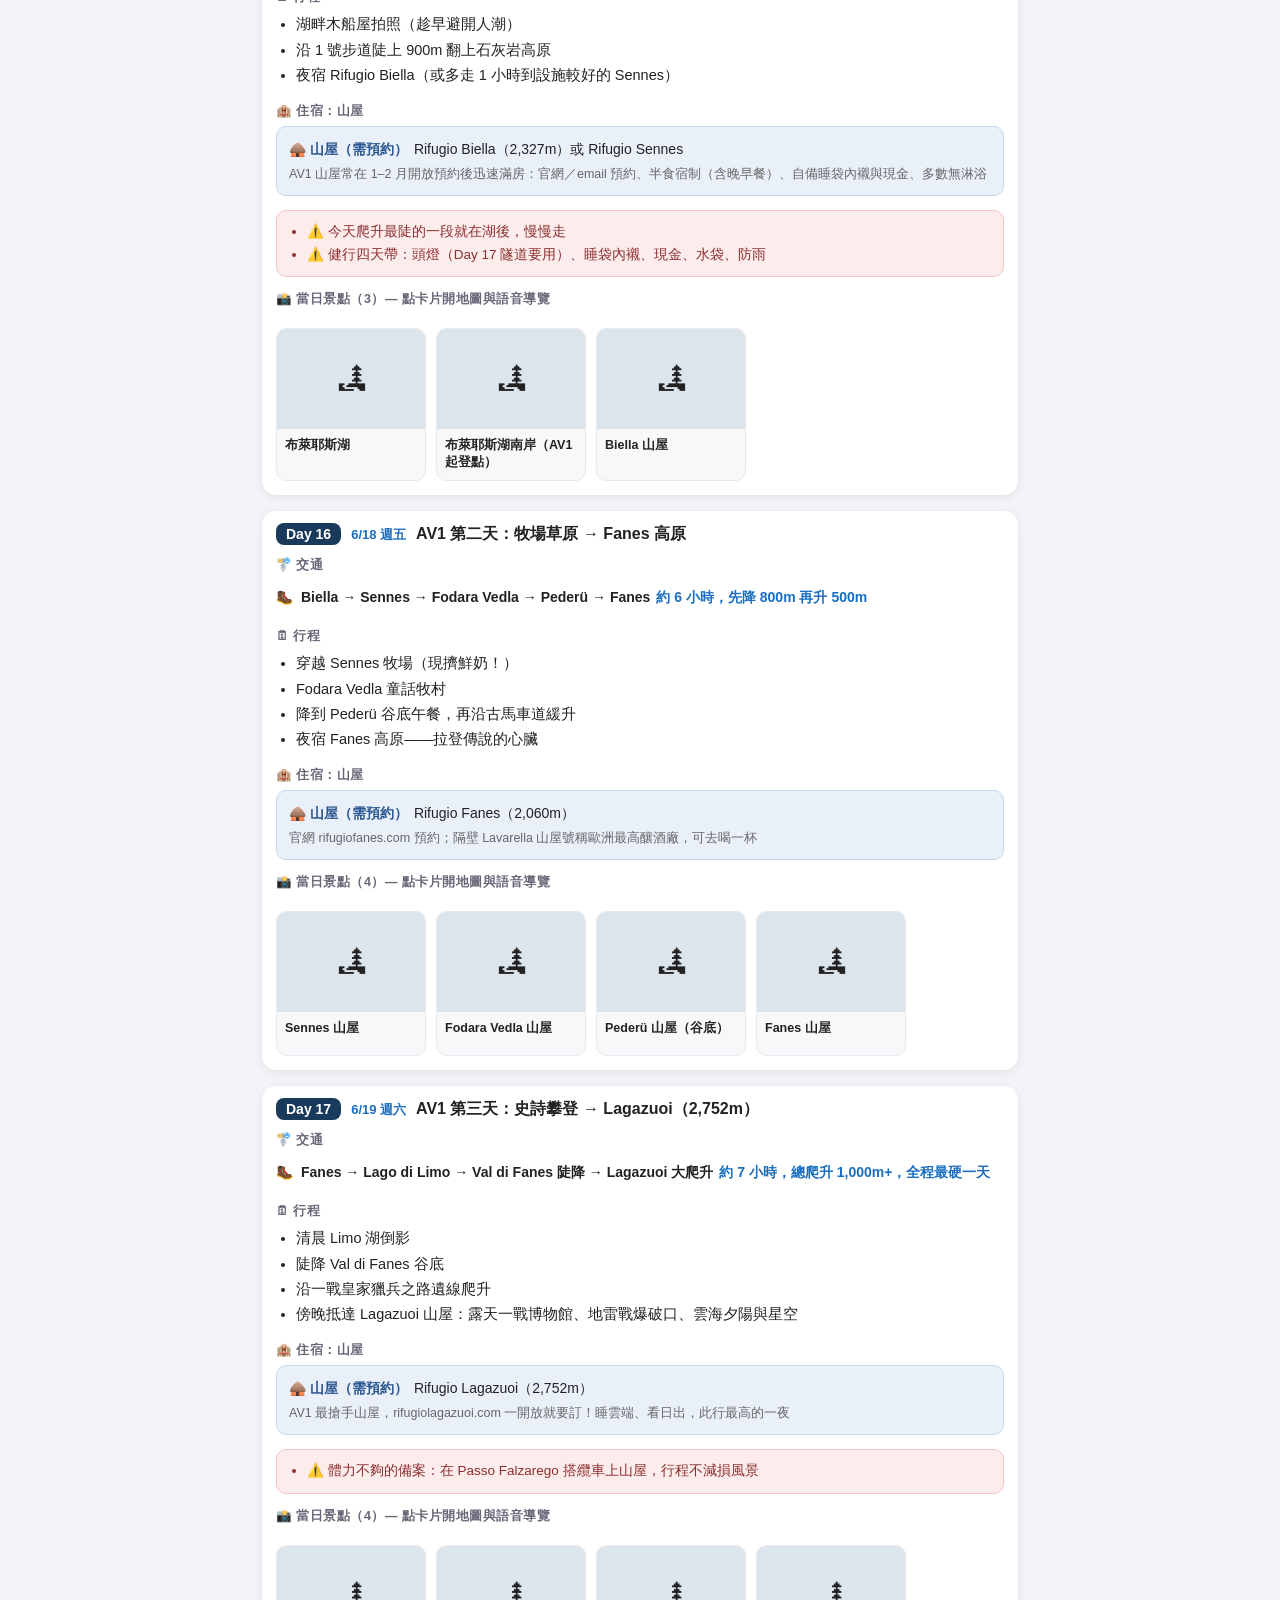
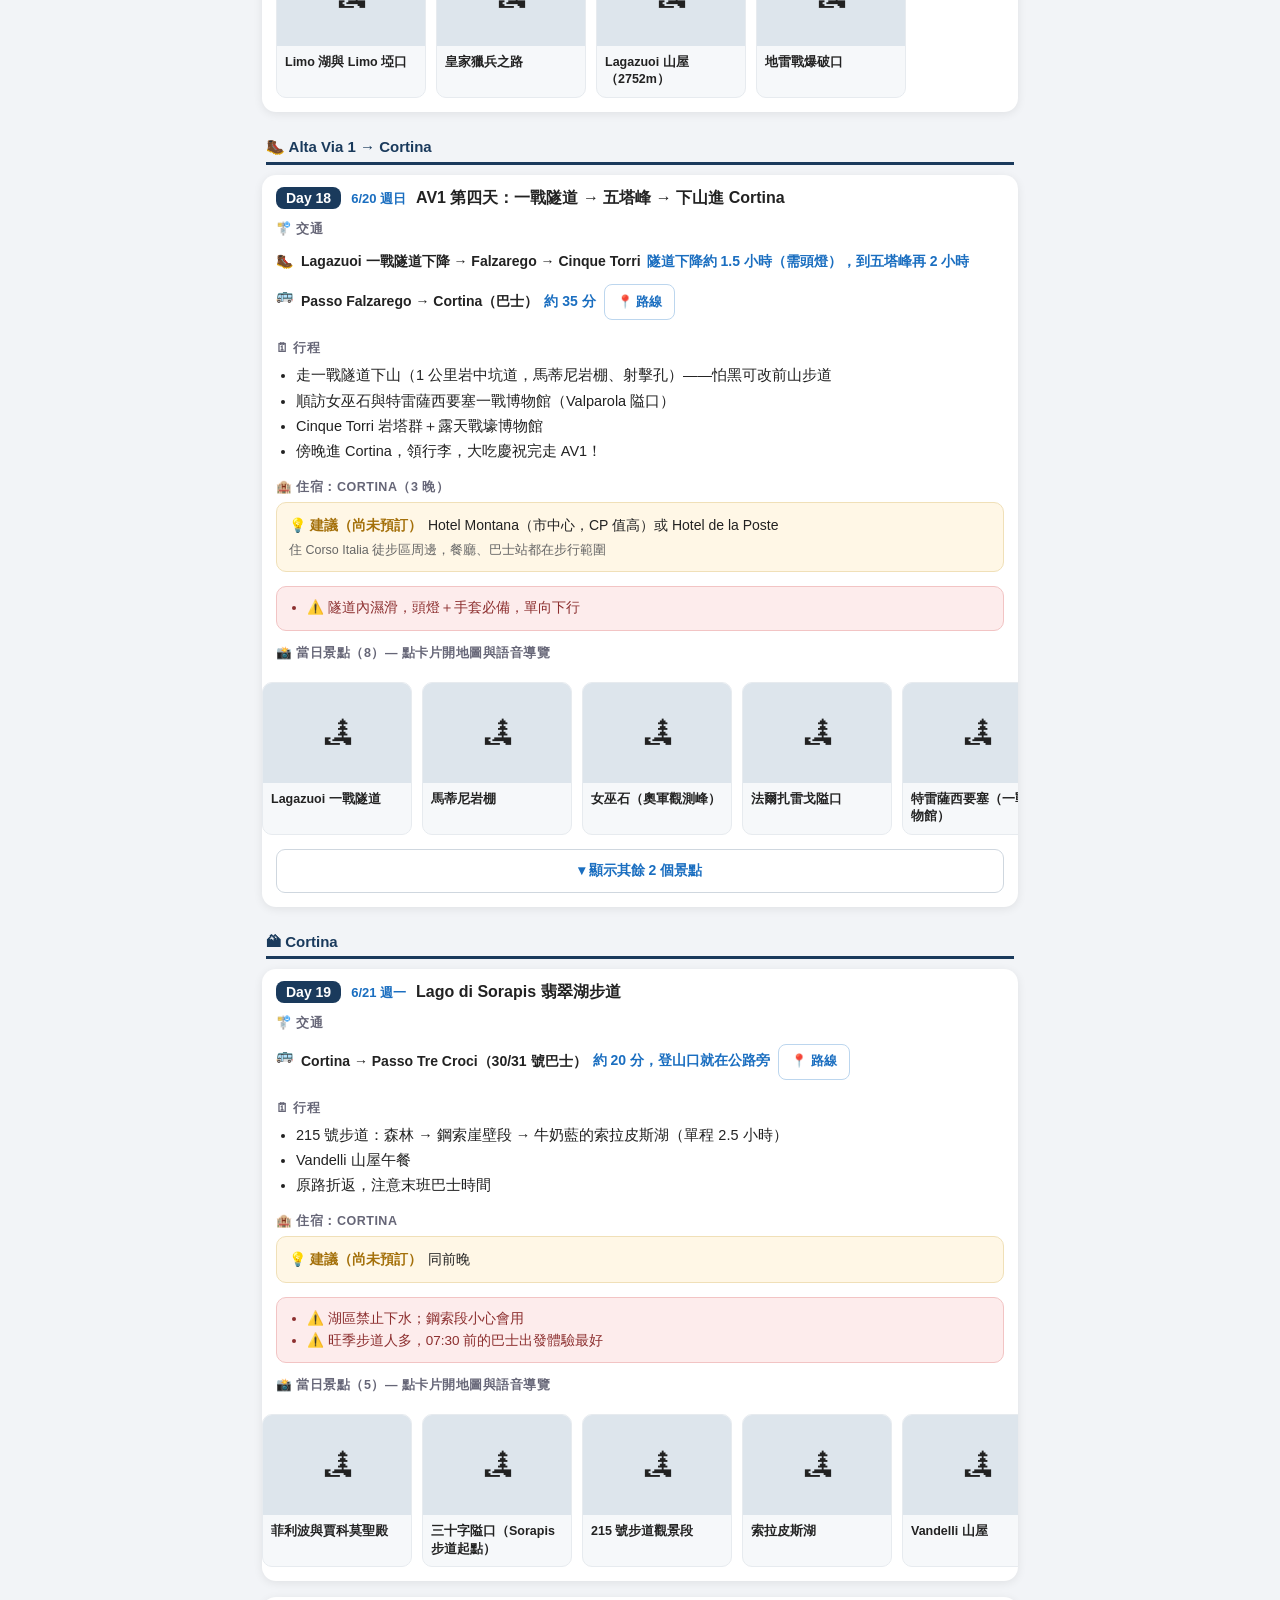
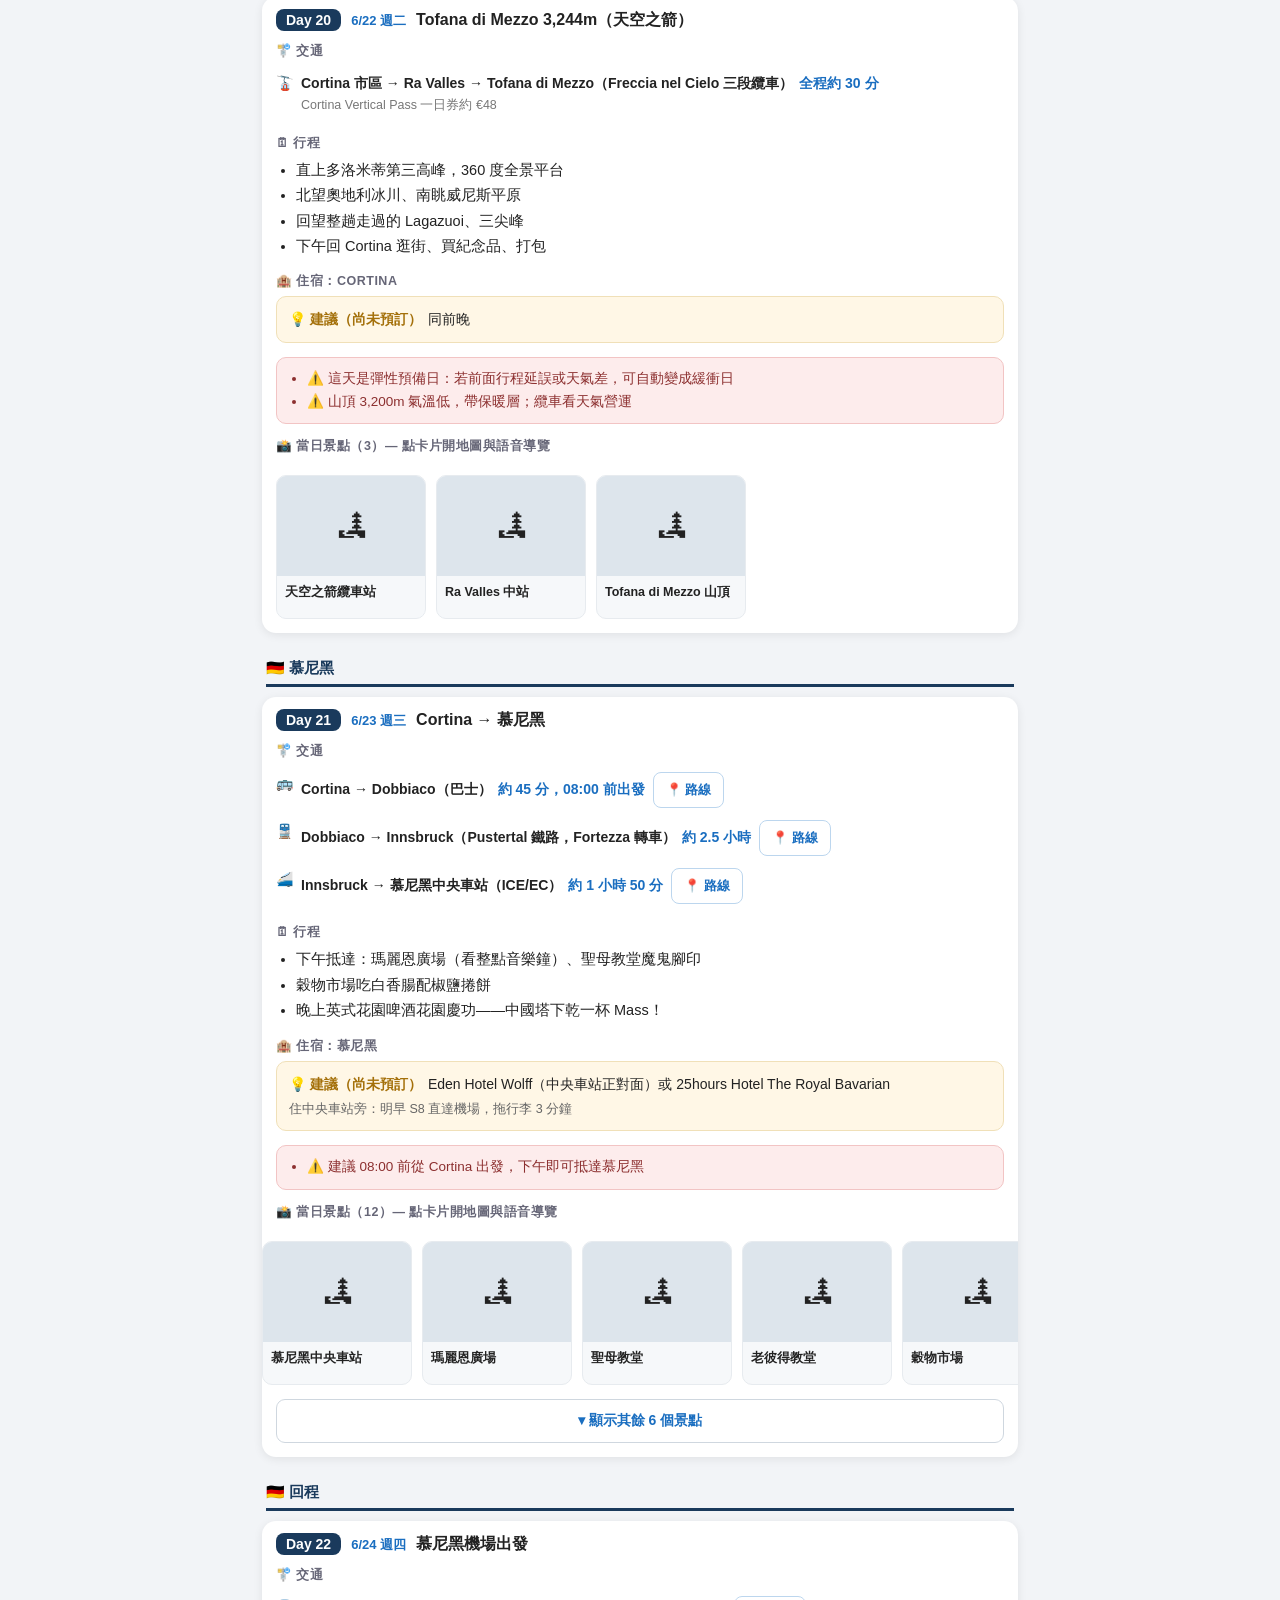
==== commit 1bd4d14b: "UX overhaul: today mode, 44px targets, playback controls Measured the UI at iPhone 390x844 and fixed" ====
--- a/itinerary.html
+++ b/itinerary.html
@@ -17,6 +17,8 @@
   </nav>
 </header>
 
+<nav id="day-nav" aria-label="跳到指定天數"></nav>
+
 <main id="days"></main>
 
 <footer id="pagefoot">
--- a/css/itinerary.css
+++ b/css/itinerary.css
@@ -11,16 +11,34 @@
   background: #1a3a5c; color: #fff;
   padding: 10px 14px;
   display: flex; justify-content: space-between; align-items: center; flex-wrap: wrap; gap: 8px;
-  position: sticky; top: 0; z-index: 100;
   box-shadow: 0 2px 6px rgba(0,0,0,.3);
 }
 #topbar h1 { font-size: 17px; }
 #topbar nav { display: flex; gap: 6px; }
 #topbar nav a {
   color: #fff; text-decoration: none; font-size: 14px;
-  padding: 6px 12px; border-radius: 6px; background: #2d5f8f;
+  min-height: 44px; display: inline-flex; align-items: center;
+  padding: 0 14px; border-radius: 8px; background: #2d5f8f;
 }
 #topbar nav a.active { background: #2e9e5b; font-weight: 700; }
+
+/* ---------- day jump nav ---------- */
+#day-nav {
+  position: sticky; top: 0; z-index: 90;
+  display: flex; gap: 6px; overflow-x: auto; -webkit-overflow-scrolling: touch;
+  padding: 8px 10px; background: #12293f;
+  box-shadow: 0 2px 6px rgba(0,0,0,.25);
+  scrollbar-width: none;
+}
+#day-nav::-webkit-scrollbar { display: none; }
+.day-chip {
+  flex: 0 0 auto; min-width: 40px; min-height: 40px;
+  display: inline-flex; align-items: center; justify-content: center;
+  padding: 0 10px; border-radius: 9px;
+  background: rgba(255,255,255,.13); color: #dce9f5;
+  text-decoration: none; font-size: 14px; font-weight: 600;
+}
+.day-chip.is-today { background: #2e9e5b; color: #fff; padding: 0 14px; }
 
 /* ---------- day cards ---------- */
 #days { max-width: 780px; margin: 0 auto; padding: 14px 12px 40px; }
@@ -45,6 +63,13 @@
   background: #1a3a5c; color: #fff; font-weight: 800;
   border-radius: 8px; padding: 3px 10px; font-size: 14px; white-space: nowrap;
 }
+.day-date { color: #1a6ec0; font-weight: 700; font-size: 13px; white-space: nowrap; }
+.today-chip {
+  background: #2e9e5b; color: #fff; font-size: 11.5px; font-weight: 700;
+  border-radius: 5px; padding: 2px 7px; white-space: nowrap;
+}
+.day-card.is-today { box-shadow: 0 0 0 3px #2e9e5b, 0 2px 10px rgba(0,0,0,.08); }
+.day-head { scroll-margin-top: 100px; }
 .day-title { font-size: 16px; font-weight: 700; }
 
 .day-section { padding: 4px 14px 10px; }
@@ -56,7 +81,7 @@
 /* transport */
 .leg {
   display: flex; gap: 8px; align-items: flex-start;
-  font-size: 13.5px; line-height: 1.55; padding: 4px 0;
+  font-size: 14px; line-height: 1.6; padding: 6px 0;
 }
 .leg .icon { flex: 0 0 auto; }
 .leg .body { flex: 1; }
@@ -64,16 +89,17 @@
 .leg .time { color: #1a6ec0; font-weight: 600; white-space: nowrap; margin-left: 6px; }
 .leg .note { color: #777; font-size: 12.5px; }
 .leg a.gmap {
-  font-size: 12px; color: #1a6ec0; text-decoration: none;
-  border: 1px solid #bcd6ee; border-radius: 5px; padding: 1px 7px; margin-left: 6px; white-space: nowrap;
+  display: inline-flex; align-items: center; min-height: 36px;
+  font-size: 13px; color: #1a6ec0; text-decoration: none; font-weight: 600;
+  border: 1px solid #bcd6ee; border-radius: 8px; padding: 0 12px; margin-left: 8px; white-space: nowrap;
 }
 
 /* plan bullets */
-.plan li { font-size: 13.5px; line-height: 1.7; margin-left: 20px; }
+.plan li { font-size: 14.5px; line-height: 1.75; margin-left: 20px; }
 
 /* stay */
 .stay {
-  border-radius: 10px; padding: 10px 12px; font-size: 13.5px; line-height: 1.6;
+  border-radius: 10px; padding: 11px 12px; font-size: 14px; line-height: 1.65;
 }
 .stay.confirmed { background: #e6f6ec; border: 1px solid #bfe5cc; }
 .stay.suggested { background: #fff7e6; border: 1px solid #f0e0b8; }
@@ -87,7 +113,7 @@
 /* warnings */
 .warn-box {
   background: #fdecec; border: 1px solid #f2c4c4; border-radius: 10px;
-  padding: 8px 12px; font-size: 13px; line-height: 1.6; color: #8c2f2f;
+  padding: 10px 12px; font-size: 13.5px; line-height: 1.65; color: #8c2f2f;
 }
 .warn-box li { margin-left: 18px; }
 
@@ -96,6 +122,19 @@
   display: flex; gap: 10px; overflow-x: auto;
   padding: 4px 14px 14px; scroll-snap-type: x proximity;
 }
+/* 景點多的日子改用網格，避免橫向滑好幾千像素 */
+.photos.grid {
+  display: grid; grid-template-columns: repeat(auto-fill, minmax(140px, 1fr));
+  overflow-x: visible;
+}
+.photos.grid .photo-card { flex: initial; }
+.photo-card.is-hidden { display: none; }
+.show-more {
+  display: block; width: calc(100% - 28px); margin: 0 14px 14px;
+  min-height: 44px; border: 1px solid #cfd7df; background: transparent;
+  color: #1a6ec0; font-size: 14px; font-weight: 600; border-radius: 9px; cursor: pointer;
+}
+.photos.grid .photo-card .ph { width: 100%; }
 .photo-card {
   flex: 0 0 150px; scroll-snap-align: start;
   text-decoration: none; color: inherit;
@@ -109,8 +148,8 @@
 }
 .photo-card .ph img { width: 100%; height: 100%; object-fit: cover; display: block; }
 .photo-card .cap {
-  font-size: 12px; font-weight: 600; line-height: 1.35;
-  padding: 6px 8px; height: 3.2em; overflow: hidden;
+  font-size: 12.5px; font-weight: 600; line-height: 1.4;
+  padding: 8px; min-height: 3.4em; overflow: hidden;
 }
 
 #pagefoot {
@@ -119,6 +158,7 @@
 
 @media (prefers-color-scheme: dark) {
   body { background: #14181d; color: #e6e6e6; }
+  #day-nav { background: #0d1b28; }
   .day-card { background: #1e242b; box-shadow: 0 2px 10px rgba(0,0,0,.4); }
   .day-section h4 { color: #9ab; }
   .photo-card { background: #232a32; border-color: #2e3740; }
@@ -128,5 +168,6 @@
   .stay.hut { background: #16243a; border-color: #29456e; }
   .stay .note { color: #aab; }
   .warn-box { background: #3a1a1a; border-color: #5e2b2b; color: #f0b9b9; }
+  .show-more { border-color: #3a444f; color: #7fb2e5; }
   .leg .note { color: #99a; }
 }
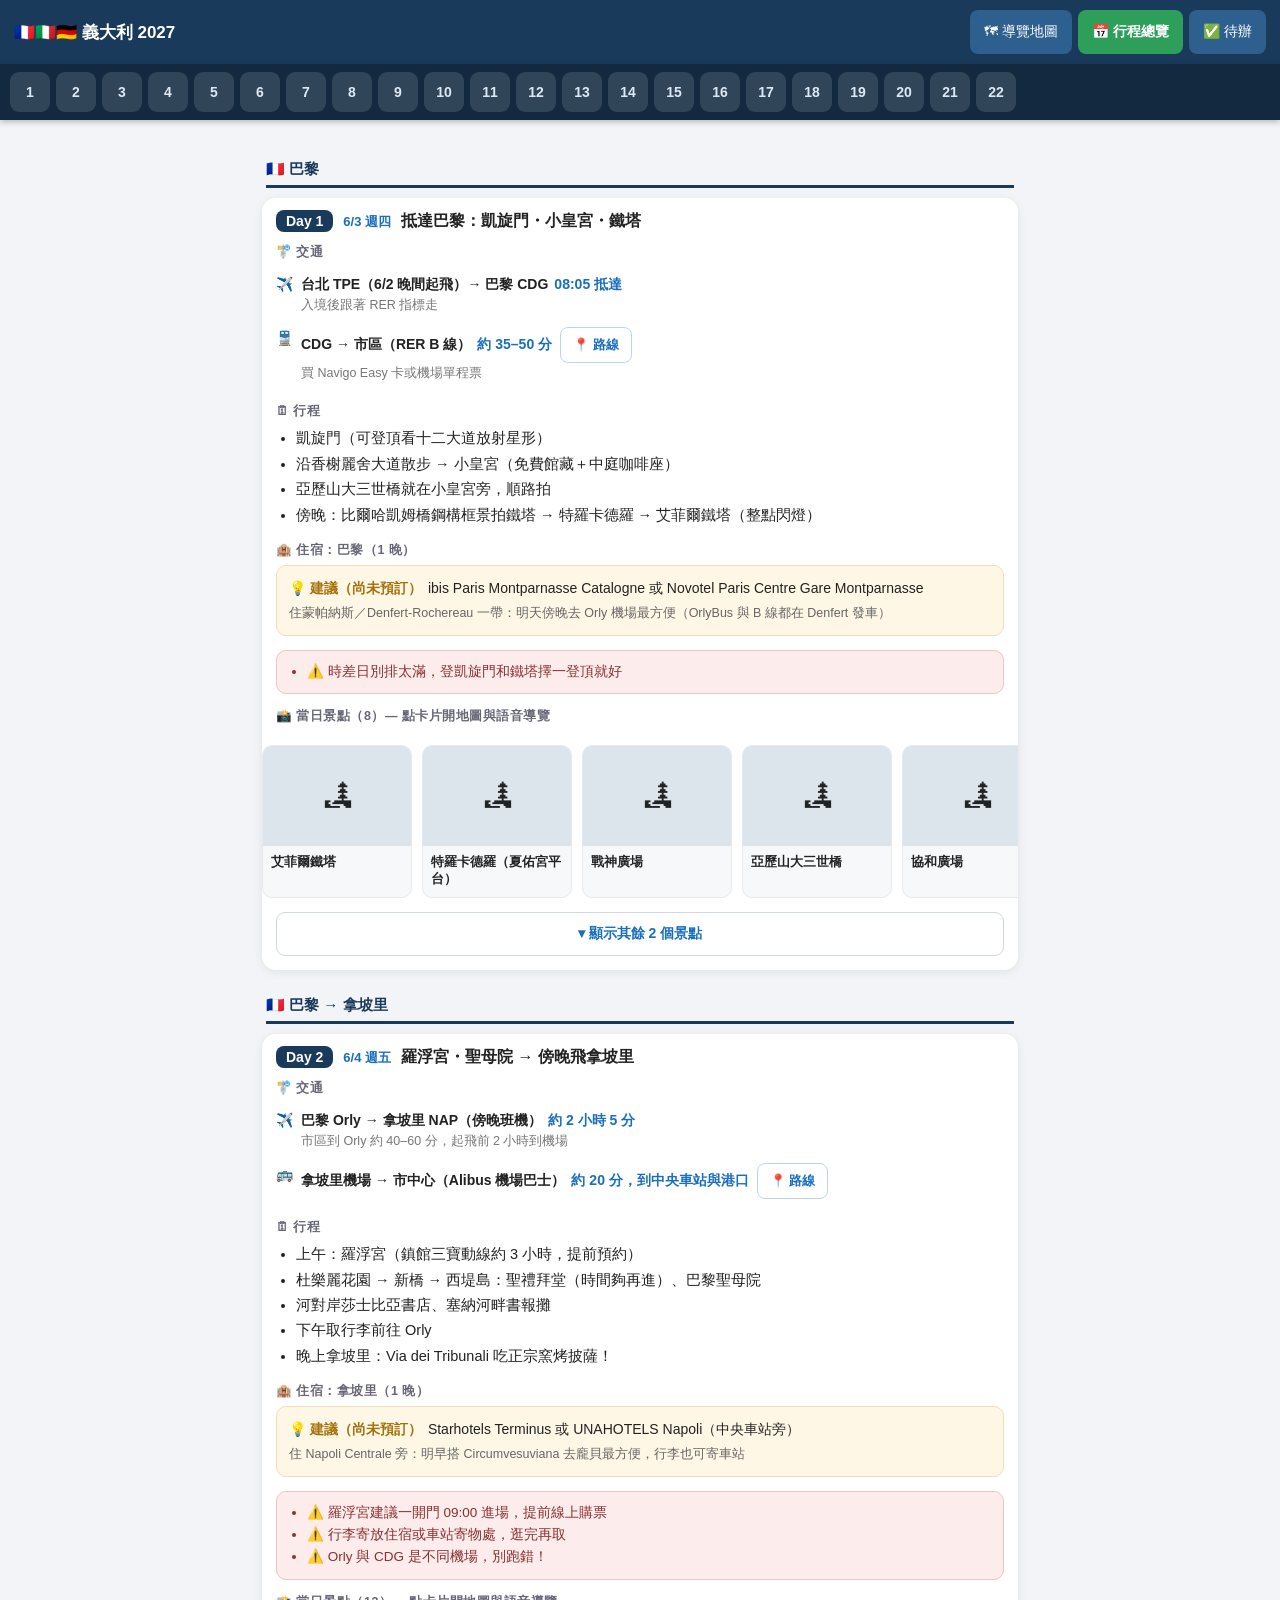
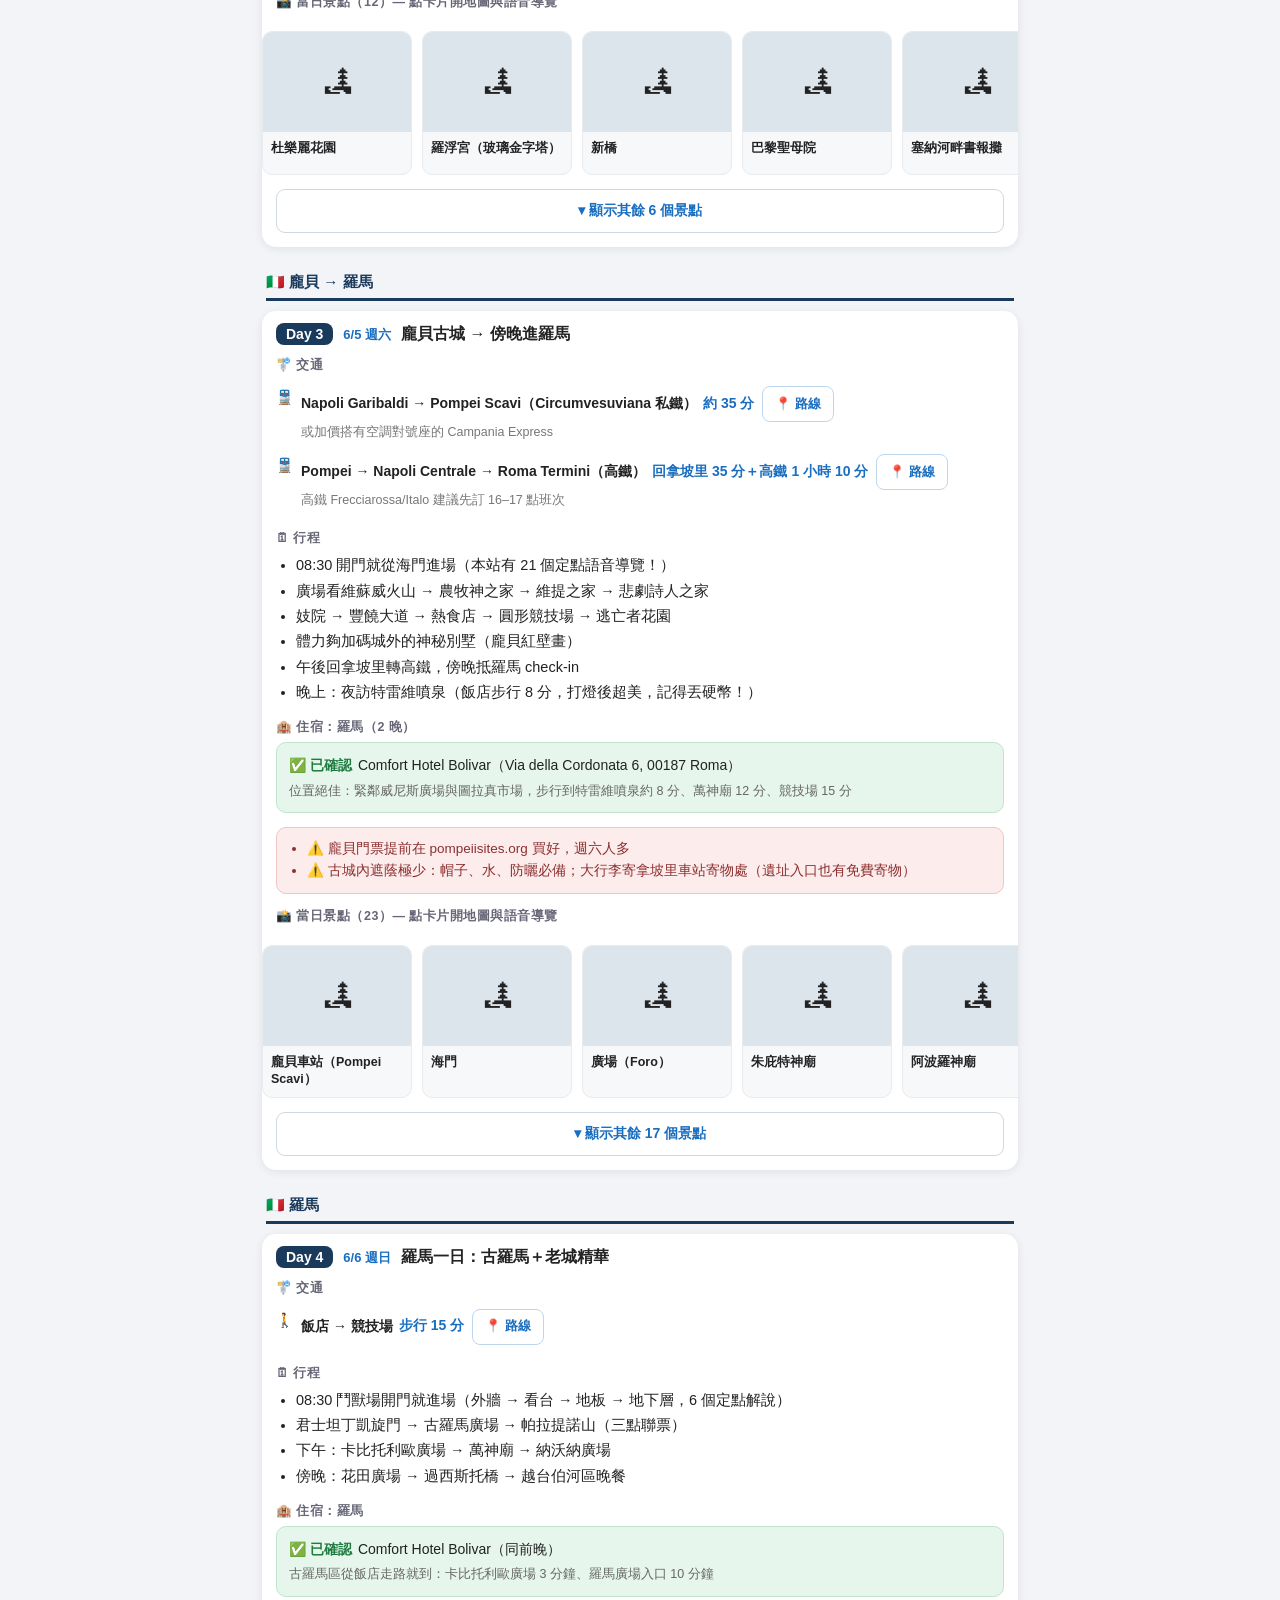
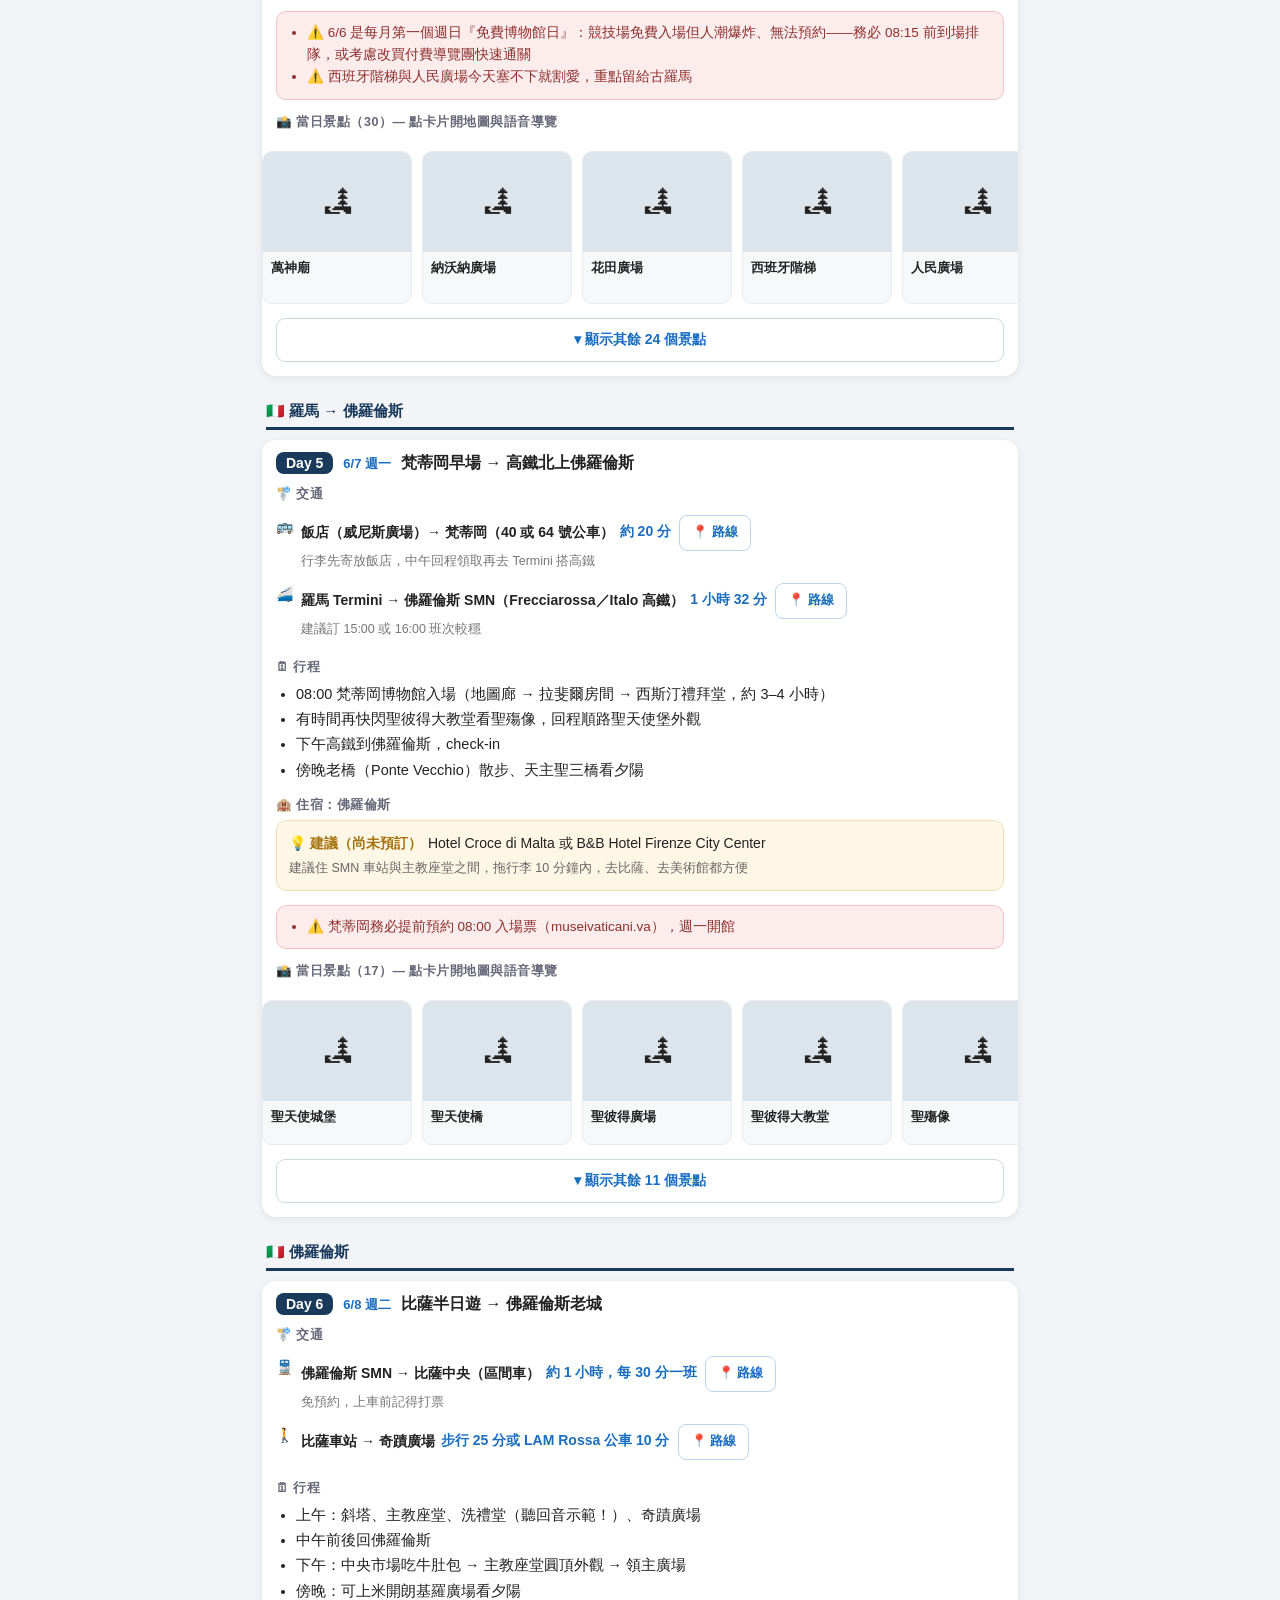
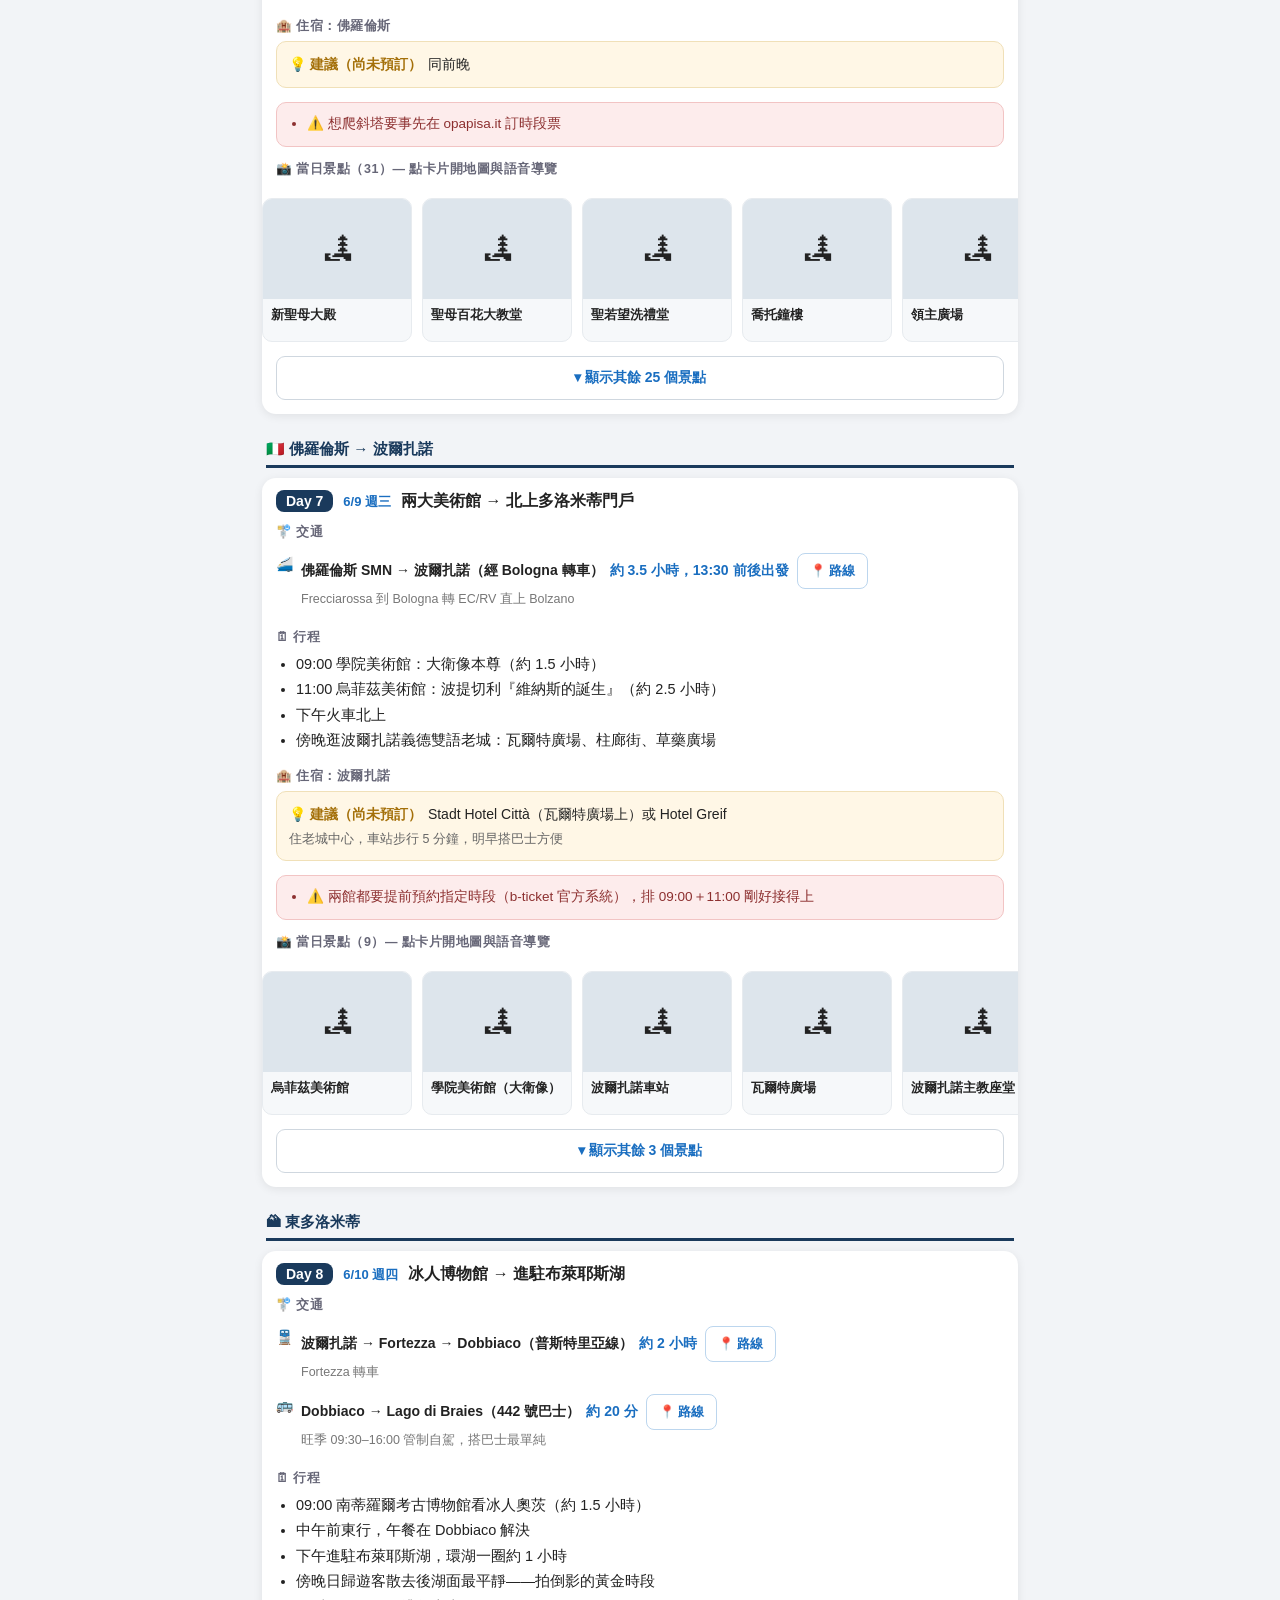
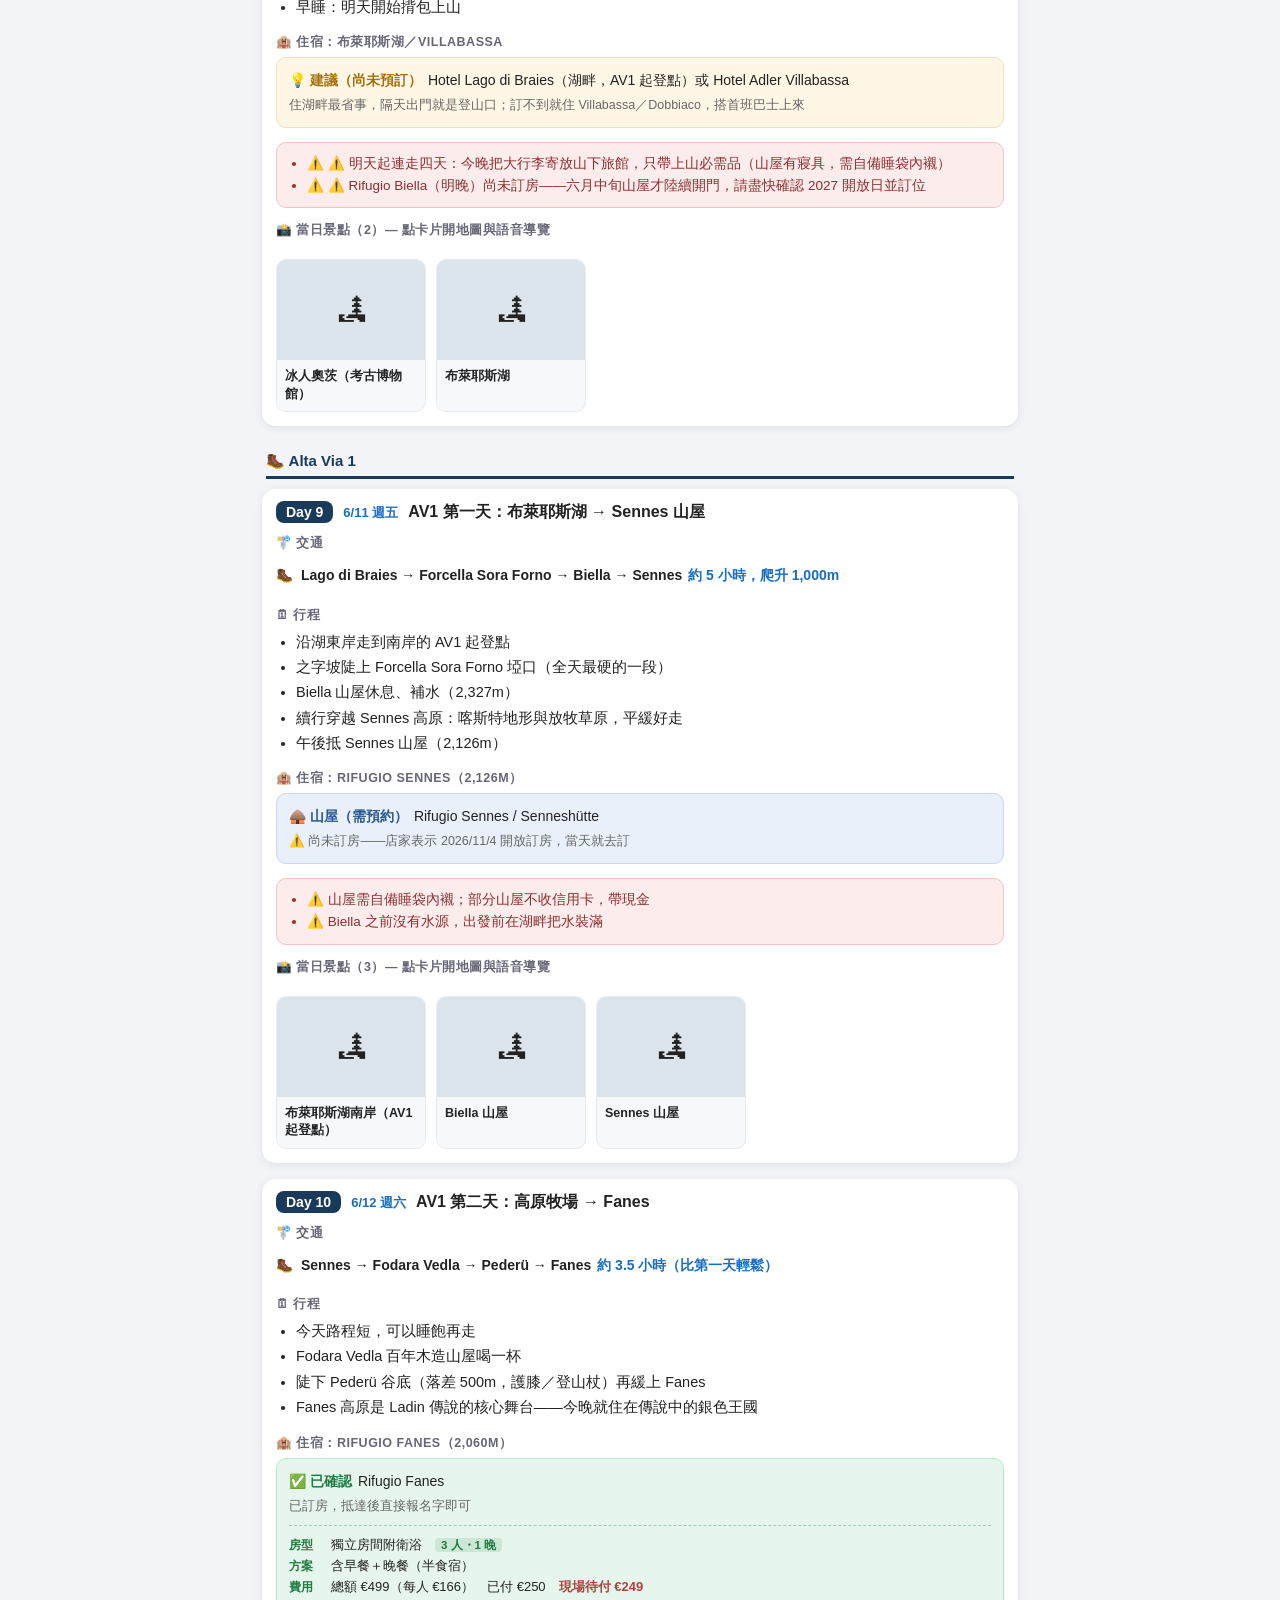
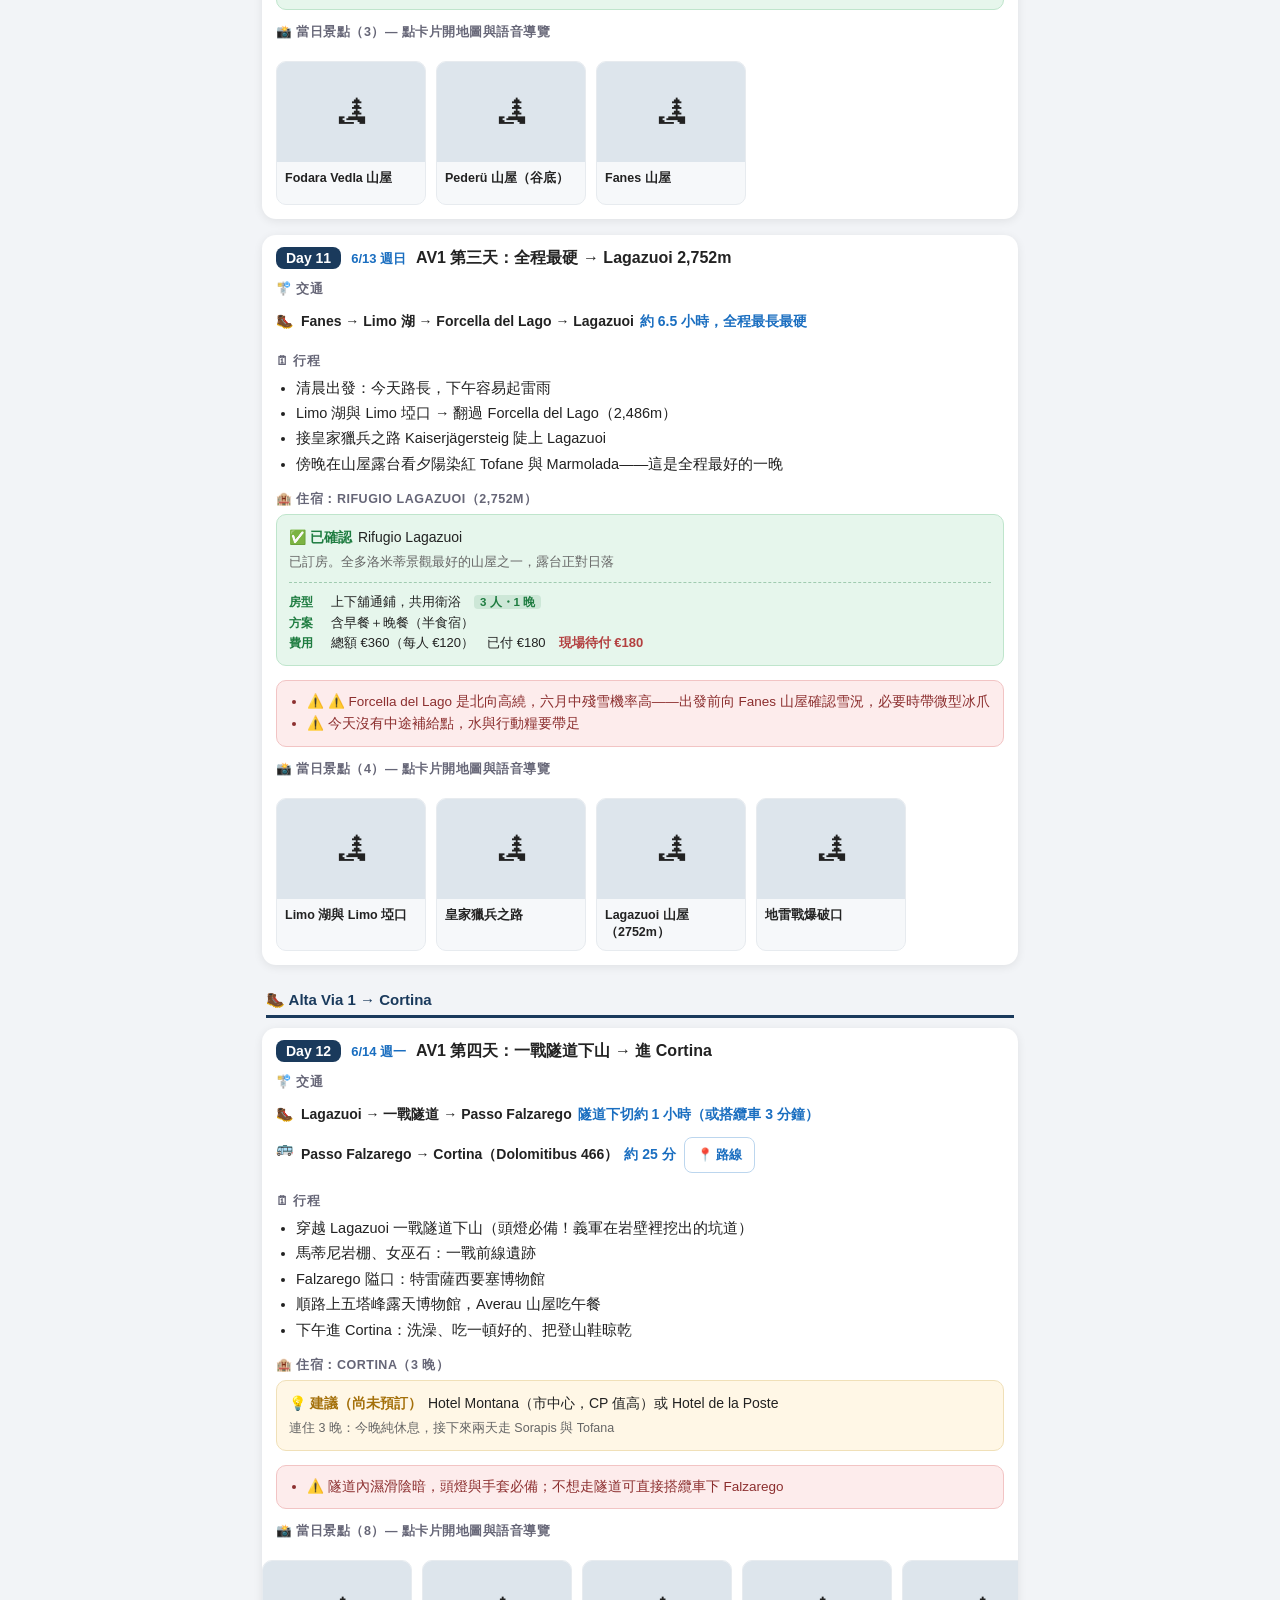
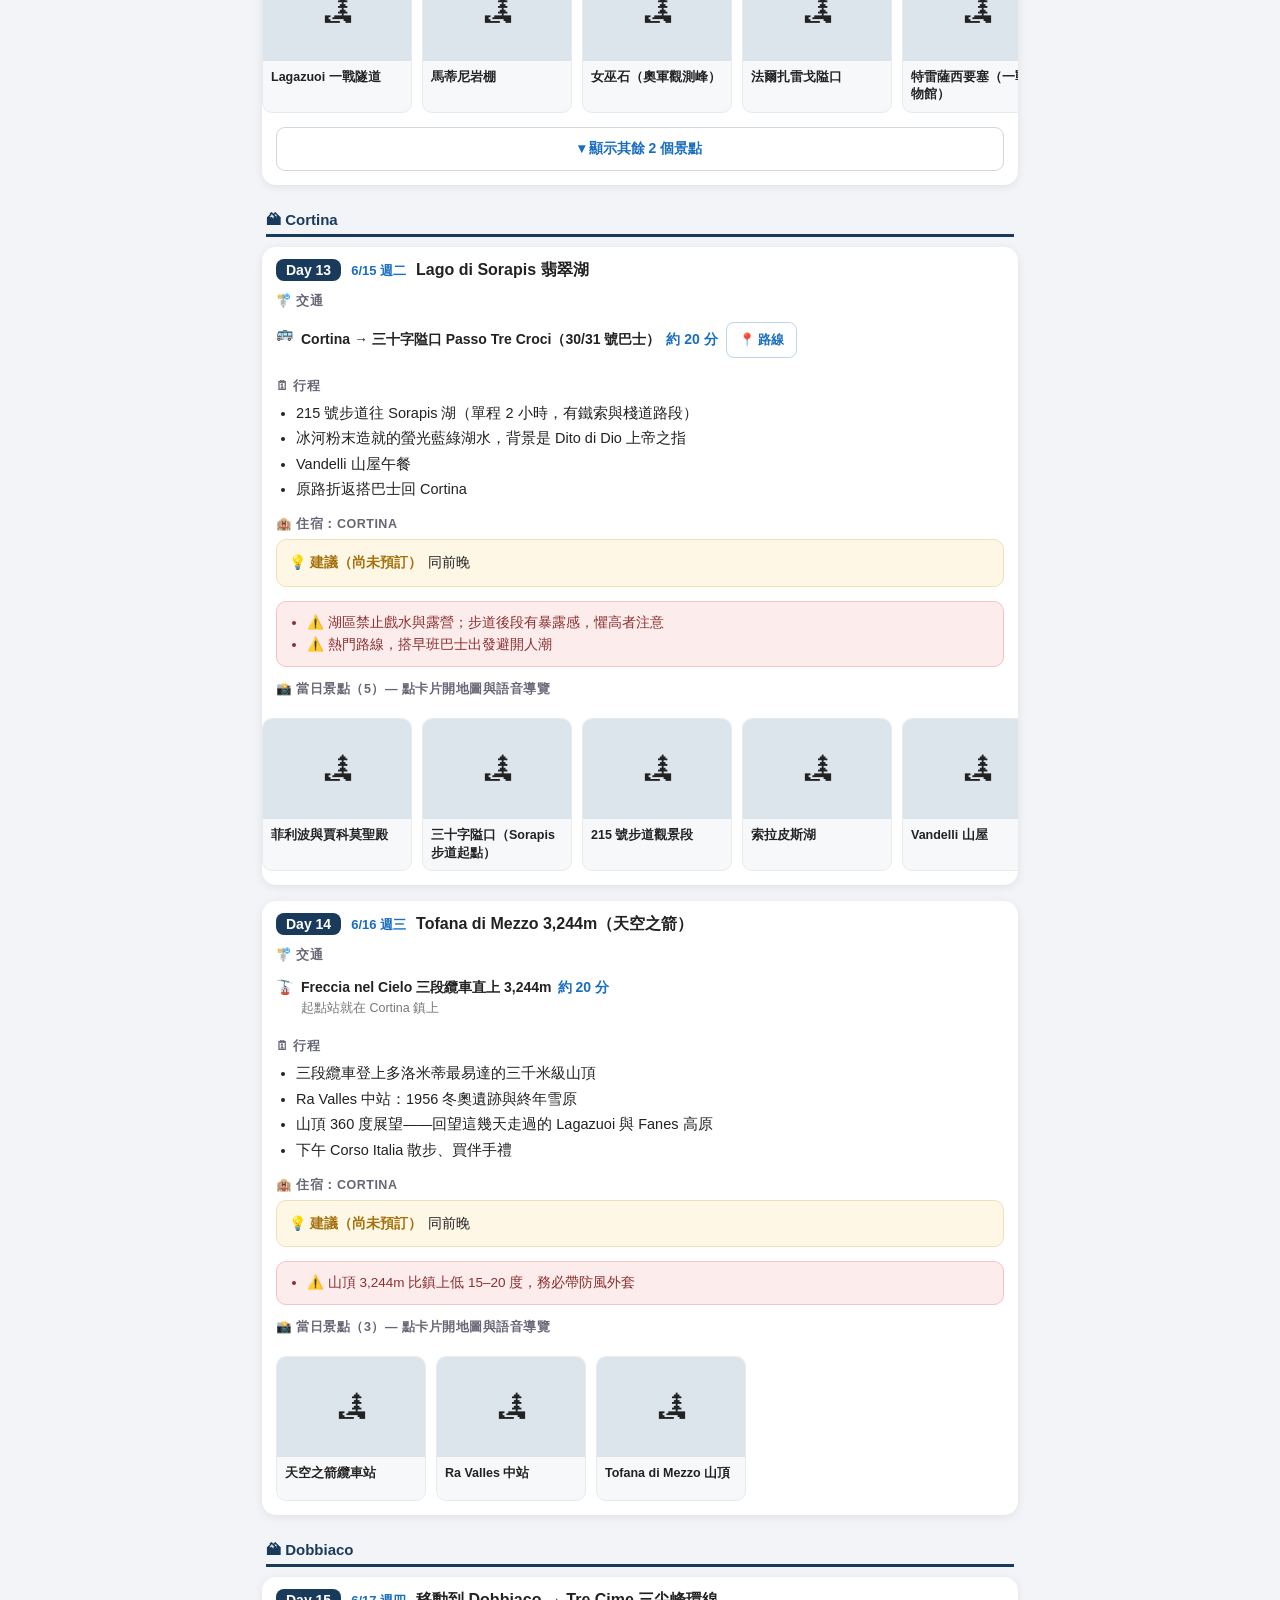
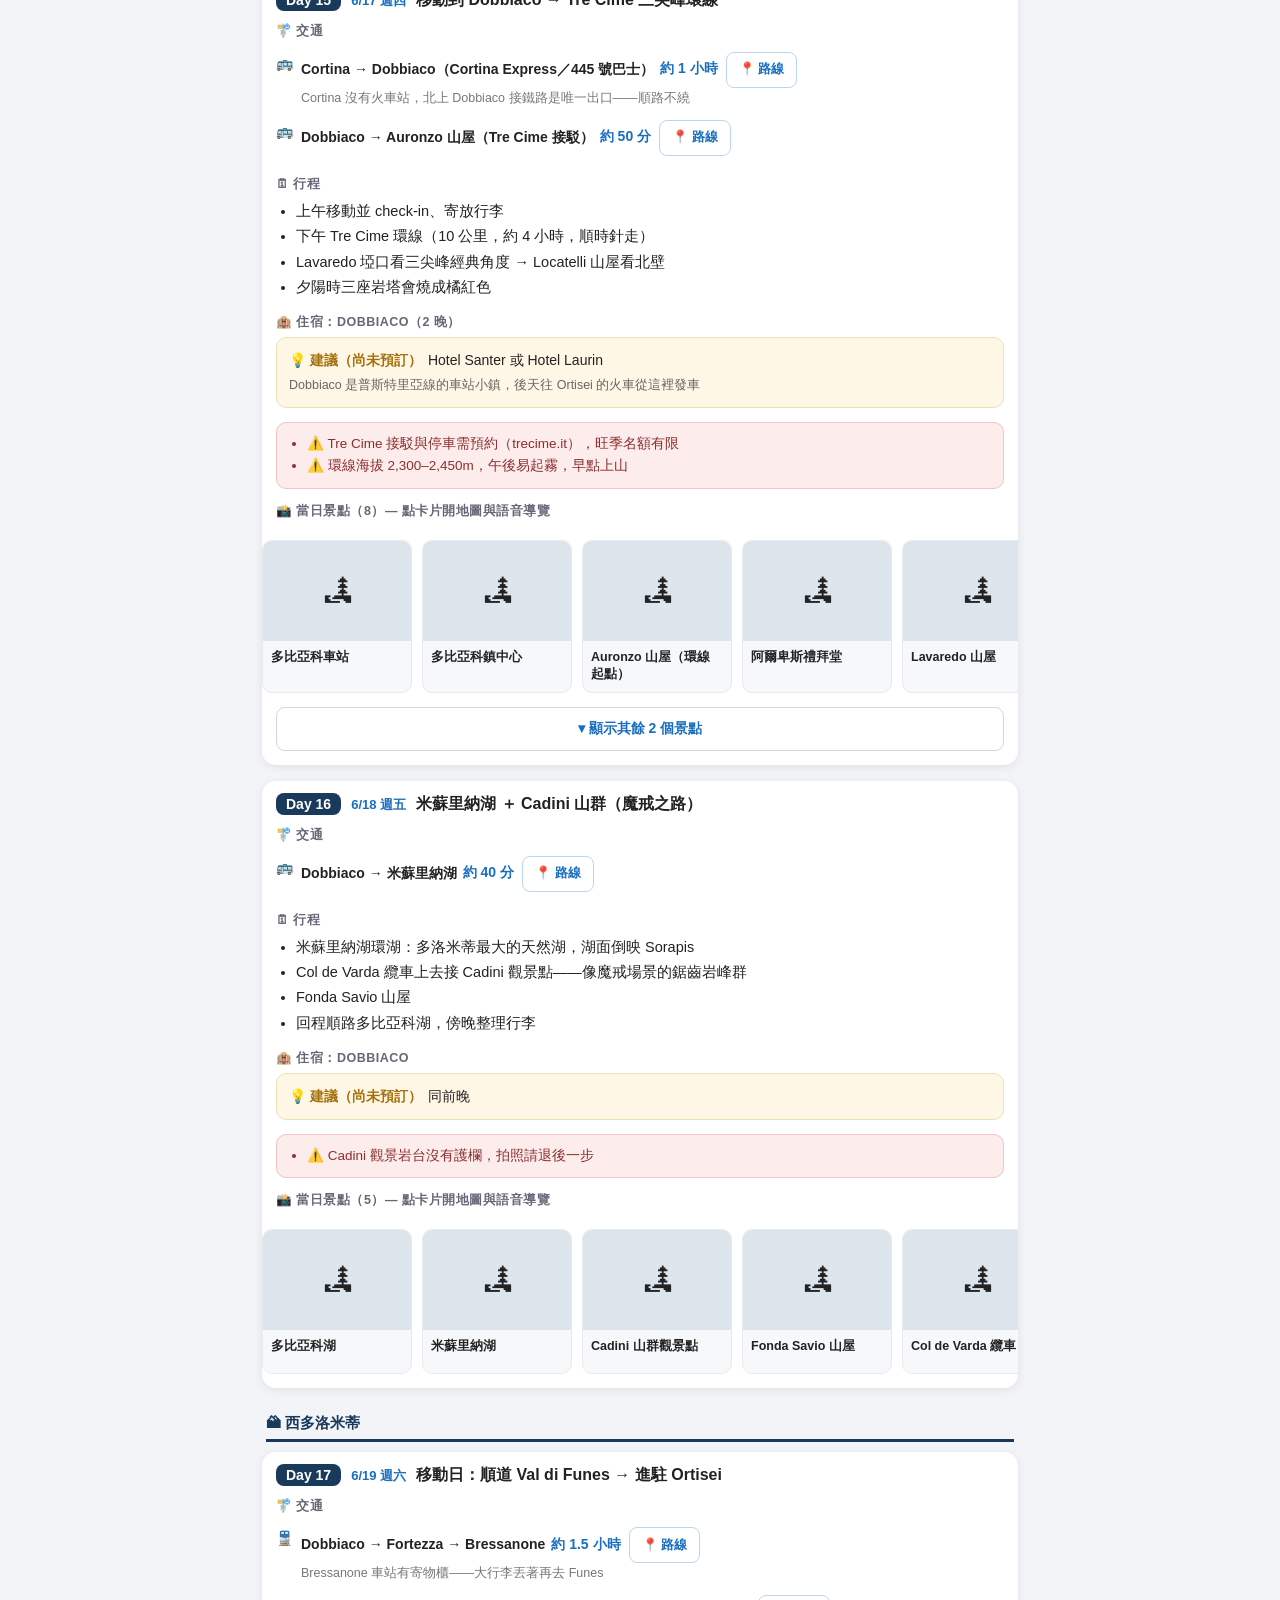
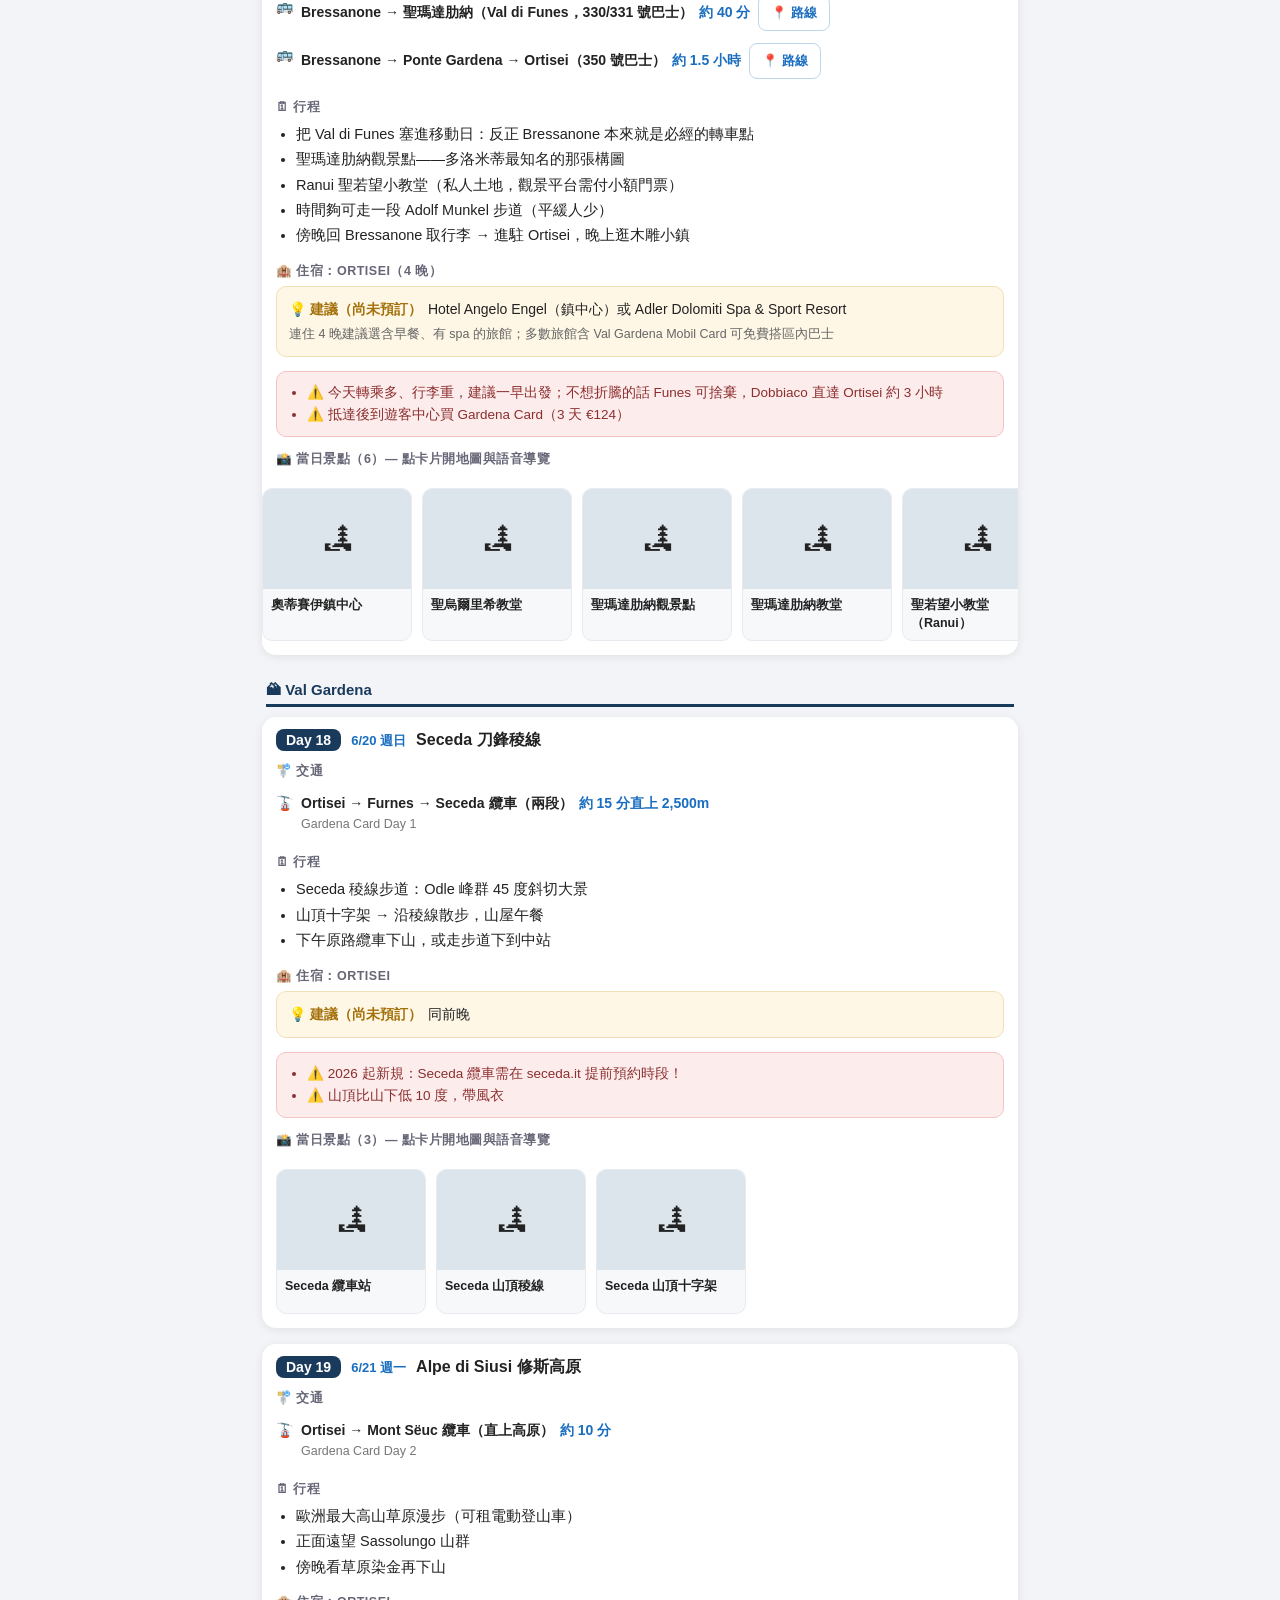
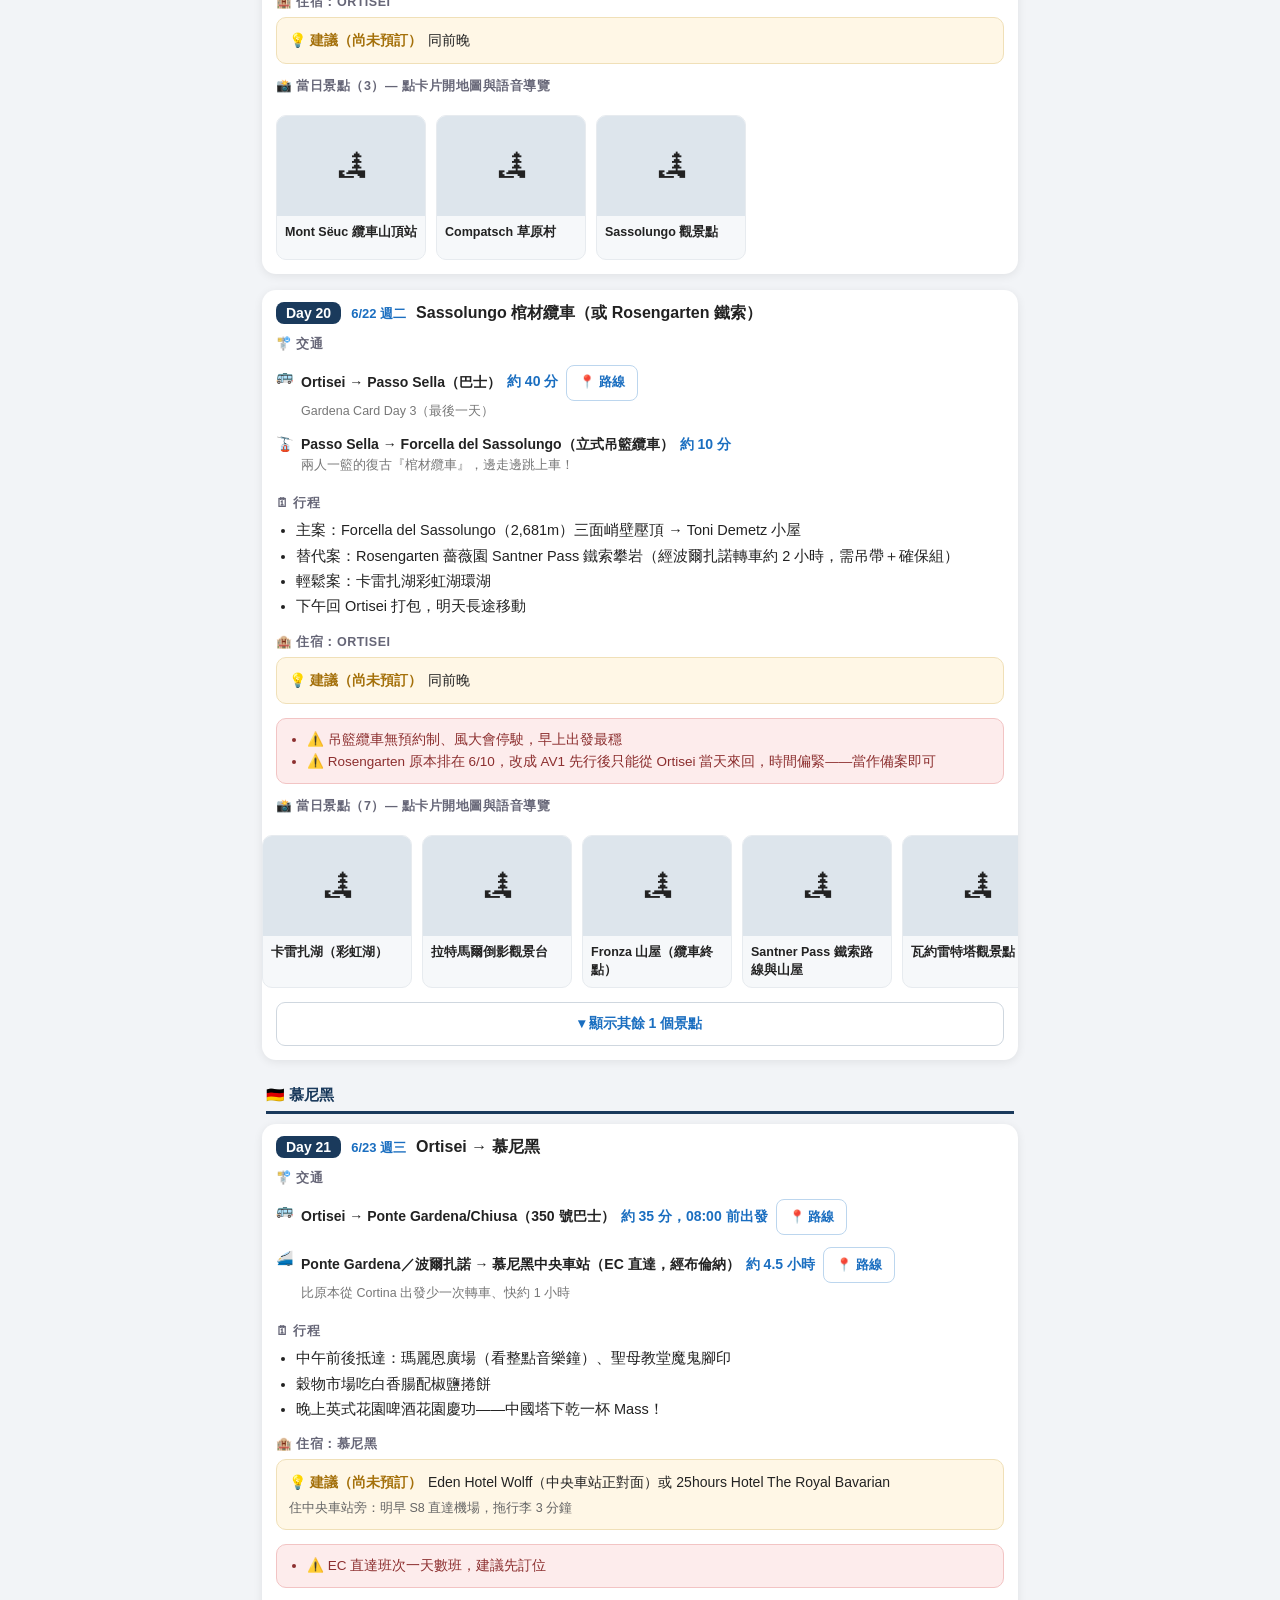
==== commit 084e579a: "Swap 6/11 hut to Sennes; add a to-do page Hut change: - Day 9 (6/11) now sleeps at Rifugio Sennes in" ====
--- a/itinerary.html
+++ b/itinerary.html
@@ -5,6 +5,8 @@
 <meta name="viewport" content="width=device-width, initial-scale=1.0">
 <meta name="theme-color" content="#1a3a5c">
 <title>行程總覽 | Italy 2027 Audio Tour</title>
+<link rel="manifest" href="manifest.webmanifest">
+<meta name="apple-mobile-web-app-capable" content="yes">
 <link rel="stylesheet" href="css/itinerary.css">
 </head>
 <body>
@@ -14,6 +16,7 @@
   <nav>
     <a href="index.html">🗺 導覽地圖</a>
     <a href="itinerary.html" class="active">📅 行程總覽</a>
+    <a href="todo.html">✅ 待辦</a>
   </nav>
 </header>
 
--- a/css/itinerary.css
+++ b/css/itinerary.css
@@ -110,6 +110,24 @@
 .stay.hut .tag { color: #29568f; }
 .stay .note { color: #666; font-size: 12.5px; display: block; margin-top: 3px; }
 
+/* 訂房明細 */
+.booking {
+  margin-top: 9px; padding-top: 9px;
+  border-top: 1px dashed rgba(30,124,64,.35);
+  font-size: 13px; line-height: 1.6;
+}
+.bk-row { display: flex; gap: 8px; align-items: baseline; }
+.bk-k {
+  flex: 0 0 auto; min-width: 34px;
+  color: #1e7c40; font-weight: 700; font-size: 12px;
+}
+.bk-v { flex: 1; }
+.bk-due { color: #b34040; }
+.bk-who {
+  background: rgba(30,124,64,.12); color: #1e7c40;
+  border-radius: 4px; padding: 1px 6px; font-size: 11.5px; font-weight: 700; white-space: nowrap;
+}
+
 /* warnings */
 .warn-box {
   background: #fdecec; border: 1px solid #f2c4c4; border-radius: 10px;
@@ -167,6 +185,10 @@
   .stay.suggested { background: #33290f; border-color: #5c4a1a; }
   .stay.hut { background: #16243a; border-color: #29456e; }
   .stay .note { color: #aab; }
+  .booking { border-top-color: rgba(120,200,150,.3); }
+  .bk-k { color: #6fce96; }
+  .bk-due { color: #ff9c9c; }
+  .bk-who { background: rgba(120,200,150,.16); color: #8fd9ab; }
   .warn-box { background: #3a1a1a; border-color: #5e2b2b; color: #f0b9b9; }
   .show-more { border-color: #3a444f; color: #7fb2e5; }
   .leg .note { color: #99a; }
